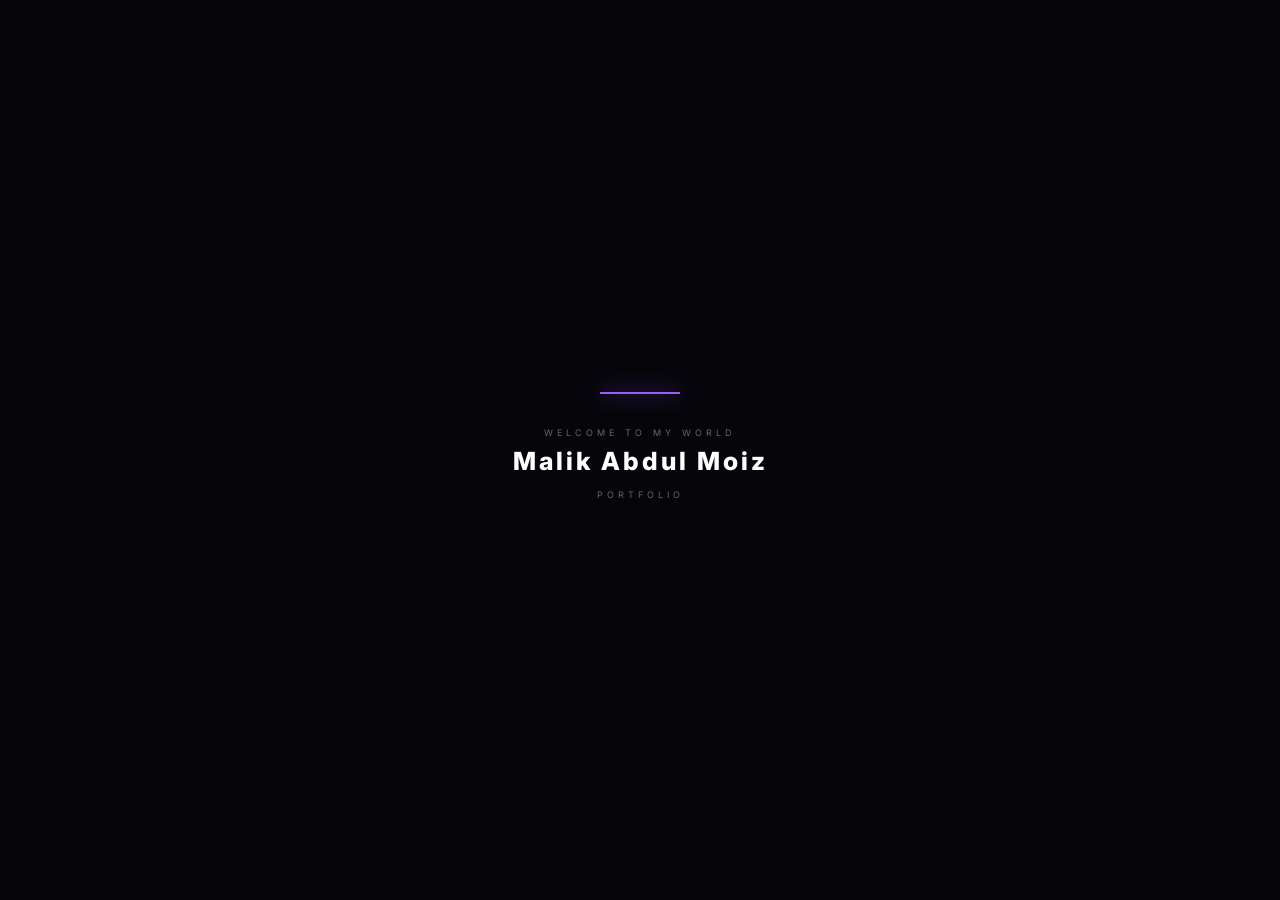
==== index.html @ 5faee23d "Add files via upload" ====
<!DOCTYPE html>
<html lang="en">
<head>
  <meta charset="UTF-8">
  <meta name="viewport" content="width=device-width, initial-scale=1.0">
  <meta name="theme-color" content="#080611">
  <title>Malik Abdul Moiz | Portfolio</title>
  <link rel="preconnect" href="https://fonts.googleapis.com">
  <link rel="preconnect" href="https://fonts.gstatic.com" crossorigin>
  <link href="https://fonts.googleapis.com/css2?family=Inter:wght@400;500;600;700;800;900&display=swap" rel="stylesheet">
  <link rel="stylesheet" href="style.css">
</head>

<body>

<!-- LOADER -->
<div id="loader">
  <div class="loader-line"></div>
  <div class="loader-small">WELCOME TO MY WORLD</div>
  <div id="loaderName"></div>
  <div class="loader-small">PORTFOLIO</div>
</div>

<!-- TOP BAR -->
<header class="topbar">
  <div class="brand">
    <span class="brand-dot"></span>
    MALIK ABDUL MOIZ
  </div>

  <div class="page-counter">
    <span id="currentPage">01</span>
    <span class="counter-line"></span>
    <span id="totalPages">15</span>
  </div>

  <button class="menu-btn" id="menuBtn" aria-label="Open menu">
    <span></span><span></span><span></span>
  </button>
</header>

<!-- MENU -->
<nav class="menu" id="menu">
  <div class="menu-head">
    <span>NAVIGATION</span>
    <button id="closeMenu">×</button>
  </div>

  <div class="menu-links">
    <button data-go="0">01 — Home</button>
    <button data-go="1">02 — Who I Am</button>
    <button data-go="2">03 — My Qualities</button>
    <button data-go="3">04 — My Journey</button>
    <button data-go="4">05 — Leader in Me</button>
    <button data-go="5">06 — Interests</button>
    <button data-go="6">07 — My Photos</button>
    <button data-go="7">08 — Favourite Hero</button>
    <button data-go="8">09 — My Setup</button>
    <button data-go="9">10 — My Projects</button>
    <button data-go="10">11 — My Goals</button>
    <button data-go="11">12 — Friend View</button>
    <button data-go="12">13 — More About Me</button>
    <button data-go="13">14 — Driving Collection</button>
    <button data-go="14">15 — Future</button>
  </div>
</nav>

<div class="progress">
  <div id="progressBar"></div>
</div>

<main id="portfolio">

<!-- 01 HOME -->
<section class="page active">
  <div class="page-inner home-page">
    <div class="hero-glow"></div>

    <div class="eyebrow">PERSONAL PORTFOLIO / 2026</div>

    <h1>
      MALIK<br>
      <span>ABDUL MOIZ</span>
    </h1>

    <p class="hero-description">
      A personal space built around who I am, what I enjoy,
      what I have learned, and where I want to go next.
    </p>

    <div class="hero-tags">
      <span>CURIOUS</span>
      <span>CREATIVE</span>
      <span>DETERMINED</span>
    </div>

    <button class="next-btn" data-next>
      NEXT <span>→</span>
    </button>
  </div>
</section>


<!-- 02 WHO I AM -->
<section class="page">
  <div class="page-inner">
    <div class="section-number">02</div>

    <div class="eyebrow">IDENTITY</div>
    <h2>Who I <span>Am</span></h2>

    <div class="about-layout">
      <div class="about-main">
        <p class="big-text">
          I am someone who likes to understand things rather than simply
          accept them. I enjoy learning, experimenting and turning ideas
          into something real.
        </p>

        <p>
          I am naturally curious and I like discovering how technology,
          games, websites and different systems work. When something
          interests me, I can spend a lot of time trying to understand
          every part of it.
        </p>

        <p>
          I also believe that improvement comes from experience. Mistakes
          are not the end of something — they are information that can
          help me make the next attempt better.
        </p>
      </div>

      <div class="identity-card">
        <div class="identity-symbol">M</div>
        <h3>MY MINDSET</h3>
        <p>
          Learn it.<br>
          Understand it.<br>
          Improve it.<br>
          Build it.
        </p>
      </div>
    </div>

    <button class="next-btn" data-next>NEXT <span>→</span></button>
  </div>
</section>


<!-- 03 QUALITIES -->
<section class="page">
  <div class="page-inner">
    <div class="section-number">03</div>
    <div class="eyebrow">CHARACTER</div>
    <h2>My <span>Qualities</span></h2>

    <div class="quality-grid">
      <article class="quality-card">
        <b>01</b>
        <h3>Curiosity</h3>
        <p>I like discovering how things work and asking questions.</p>
      </article>

      <article class="quality-card">
        <b>02</b>
        <h3>Determination</h3>
        <p>When something matters to me, I keep working until I improve.</p>
      </article>

      <article class="quality-card">
        <b>03</b>
        <h3>Creativity</h3>
        <p>I enjoy creating ideas, designs and projects of my own.</p>
      </article>

      <article class="quality-card">
        <b>04</b>
        <h3>Responsibility</h3>
        <p>I understand that good results require effort and consistency.</p>
      </article>

      <article class="quality-card">
        <b>05</b>
        <h3>Adaptability</h3>
        <p>I can change my approach when something is not working.</p>
      </article>

      <article class="quality-card">
        <b>06</b>
        <h3>Leadership</h3>
        <p>I like taking initiative and helping turn ideas into action.</p>
      </article>
    </div>

    <button class="next-btn" data-next>NEXT <span>→</span></button>
  </div>
</section>


<!-- 04 JOURNEY -->
<section class="page">
  <div class="page-inner">
    <div class="section-number">04</div>
    <div class="eyebrow">GROWTH</div>
    <h2>My <span>Journey</span></h2>

    <div class="timeline">

      <div class="timeline-item">
        <div class="timeline-dot"></div>
        <div>
          <small>01 / EXPLORING</small>
          <h3>Curiosity came first</h3>
          <p>
            Games and technology made me interested in computers and
            everything happening behind the screen.
          </p>
        </div>
      </div>

      <div class="timeline-item">
        <div class="timeline-dot"></div>
        <div>
          <small>02 / LEARNING</small>
          <h3>I started building</h3>
          <p>
            Instead of only using technology, I became interested in
            creating websites, projects and experiments myself.
          </p>
        </div>
      </div>

      <div class="timeline-item">
        <div class="timeline-dot"></div>
        <div>
          <small>03 / LEADERSHIP</small>
          <h3>Learning to take initiative</h3>
          <p>
            Leader in Me helped me think more about responsibility,
            teamwork, priorities and taking ownership.
          </p>
        </div>
      </div>

      <div class="timeline-item">
        <div class="timeline-dot"></div>
        <div>
          <small>04 / NEXT</small>
          <h3>The journey continues</h3>
          <p>
            There is still a lot to learn. My goal is to keep improving
            instead of staying comfortable with what I already know.
          </p>
        </div>
      </div>

    </div>

    <button class="next-btn" data-next>NEXT <span>→</span></button>
  </div>
</section>


<!-- 05 LEADER IN ME -->
<section class="page">
  <div class="page-inner">
    <div class="section-number">05</div>
    <div class="eyebrow">LEADERSHIP</div>
    <h2>Leader <span>in Me</span></h2>

    <p class="intro">
      The 8 Habits give me a framework for becoming more responsible,
      purposeful and effective.
    </p>

    <div class="habit-grid">

      <div class="habit">
        <strong>01</strong>
        <h3>Be Proactive</h3>
        <p>Take responsibility for my choices and actions.</p>
      </div>

      <div class="habit">
        <strong>02</strong>
        <h3>Begin With the End in Mind</h3>
        <p>Know what I want to achieve before I start.</p>
      </div>

      <div class="habit">
        <strong>03</strong>
        <h3>Put First Things First</h3>
        <p>Prioritize what is important instead of wasting time.</p>
      </div>

      <div class="habit">
        <strong>04</strong>
        <h3>Think Win-Win</h3>
        <p>Look for solutions where everyone can benefit.</p>
      </div>

      <div class="habit">
        <strong>05</strong>
        <h3>Seek First to Understand</h3>
        <p>Listen and understand before expecting to be understood.</p>
      </div>

      <div class="habit">
        <strong>06</strong>
        <h3>Synergize</h3>
        <p>Use teamwork and different strengths to achieve better results.</p>
      </div>

      <div class="habit">
        <strong>07</strong>
        <h3>Sharpen the Saw</h3>
        <p>Keep improving myself and maintaining balance.</p>
      </div>

      <div class="habit">
        <strong>08</strong>
        <h3>Find Your Voice & Inspire Others</h3>
        <p>Develop my strengths and use them to positively influence others.</p>
      </div>

    </div>

    <button class="next-btn" data-next>NEXT <span>→</span></button>
  </div>
</section>


<!-- 06 INTERESTS -->
<section class="page">
  <div class="page-inner">
    <div class="section-number">06</div>
    <div class="eyebrow">WHAT I ENJOY</div>
    <h2>My <span>Interests</span></h2>

    <div class="interest-grid">

      <article class="interest-card">
        <div class="interest-icon">⌁</div>
        <h3>Technology</h3>
        <p>
          Computers, software, websites and discovering what technology
          can actually do.
        </p>
      </article>

      <article class="interest-card">
        <div class="interest-icon">◈</div>
        <h3>Gaming</h3>
        <p>
          Minecraft and other games are not only entertainment for me;
          they also inspire creativity and experimentation.
        </p>
      </article>

      <article class="interest-card">
        <div class="interest-icon">✦</div>
        <h3>Cars</h3>
        <p>
          Performance, design and the feeling of being behind the wheel
          are things I genuinely enjoy.
        </p>
      </article>

      <article class="interest-card">
        <div class="interest-icon">S</div>
        <h3>Spider-Man</h3>
        <p>
          Among all characters, Spider-Man is my favourite. The character's
          personality, responsibility and determination stand out to me.
        </p>
      </article>

    </div>

    <button class="next-btn" data-next>NEXT <span>→</span></button>
  </div>
</section>


<!-- 07 MY PHOTOS -->
<section class="page">
  <div class="page-inner">
    <div class="section-number">07</div>
    <div class="eyebrow">PERSONAL</div>
    <h2>My <span>Photos</span></h2>

    <p class="intro">
      A few moments that are part of my story.
      Click any photo to view it larger.
    </p>

    <div class="photo-grid personal-photos">

      <button class="photo-card">
        <img src="myphotos1.jpg" alt="My photo 1">
        <span>01</span>
      </button>

      <button class="photo-card">
        <img src="myphotos2.jpg" alt="My photo 2">
        <span>02</span>
      </button>

      <button class="photo-card">
        <img src="myphotos3.jpg" alt="My photo 3">
        <span>03</span>
      </button>

      <button class="photo-card">
        <img src="myphotos4.jpg" alt="My photo 4">
        <span>04</span>
      </button>

      <button class="photo-card">
        <img src="myphotos5.jpeg" alt="My photo 5">
        <span>05</span>
      </button>

      <button class="photo-card">
        <img src="myphotos6.jpg" alt="My photo 6">
        <span>06</span>
      </button>

    </div>

    <button class="next-btn" data-next>NEXT <span>→</span></button>
  </div>
</section>


<!-- 08 FAVOURITE HERO -->
<section class="page spider-page">
  <div class="page-inner">
    <div class="section-number">08</div>
    <div class="eyebrow spider-eyebrow">MY FAVOURITE HERO</div>

    <div class="spider-layout">

      <div class="spider-copy">
        <div class="spider-label">MARVEL / HERO</div>

        <h2>
          Spider-<span>Man</span>
        </h2>

        <p class="big-text">
          My favourite character among all characters.
        </p>

        <p>
          What makes Spider-Man special to me is that behind the powers
          there is still a person who has responsibilities, problems,
          mistakes and choices to make.
        </p>

        <p>
          I like the combination of courage, intelligence, humour and
          responsibility. Spider-Man keeps moving forward even when
          things become difficult.
        </p>

        <div class="spider-quote">
          <span>01</span>
          <p>Power means more when it comes with responsibility.</p>
        </div>
      </div>

      <div class="spider-photo">
        <div class="spider-frame">
<img src="spiderman.jpg" alt="Spider-Man">
        </div>
        <div class="spider-caption">MY FAVOURITE HERO</div>
      </div>

    </div>

    <button class="next-btn" data-next>NEXT <span>→</span></button>
  </div>
</section>


<!-- 09 SETUP -->
<section class="page">
  <div class="page-inner">
    <div class="section-number">09</div>
    <div class="eyebrow">MY SPACE</div>
    <h2>My <span>Setup</span></h2>

    <div class="setup-layout">

      <div class="setup-text">
        <p class="big-text">
          The setup where I spend time gaming, learning,
          experimenting and building things.
        </p>

        <div class="spec-list">
          <div><span>CPU</span><b>Intel Core i7</b></div>
          <div><span>MEMORY</span><b>16 GB RAM</b></div>
          <div><span>DISPLAY</span><b>1360 × 768</b></div>
          <div><span>OS</span><b>Windows 10</b></div>
        </div>
      </div>

      <div class="video-box">
        <video controls preload="metadata">
          <source src="setup.mp4" type="video/mp4">
          Your browser does not support video.
        </video>

        <div class="video-label">SETUP VIDEO</div>
      </div>

    </div>

    <button class="next-btn" data-next>NEXT <span>→</span></button>
  </div>
</section>


<!-- 10 PROJECTS -->
<section class="page">
  <div class="page-inner">
    <div class="section-number">10</div>
    <div class="eyebrow">CREATION</div>
    <h2>My <span>Projects</span></h2>

    <div class="project-list">

      <article class="project">
        <div class="project-number">01</div>
        <div>
          <h3>Personal Portfolio</h3>
          <p>
            A website designed to represent my identity, interests,
            achievements, projects and future direction.
          </p>
        </div>
        <span class="project-arrow">↗</span>
      </article>

      <article class="project">
        <div class="project-number">02</div>
        <div>
          <h3>Leader in Me Portfolio</h3>
          <p>
            A digital project focused on leadership, habits,
            personal growth and reflection.
          </p>
        </div>
        <span class="project-arrow">↗</span>
      </article>

      <article class="project">
        <div class="project-number">03</div>
        <div>
          <h3>Web Experiments</h3>
          <p>
            Different HTML, CSS and JavaScript experiments that help
            me understand how websites are designed and developed.
          </p>
        </div>
        <span class="project-arrow">↗</span>
      </article>

    </div>

    <button class="next-btn" data-next>NEXT <span>→</span></button>
  </div>
</section>


<!-- 11 GOALS -->
<section class="page">
  <div class="page-inner">
    <div class="section-number">11</div>
    <div class="eyebrow">THE FUTURE</div>
    <h2>My <span>Goals</span></h2>

    <div class="goal-layout">

      <div class="goal-big">
        <span>01</span>
        <h3>Keep Learning</h3>
        <p>
          Continue developing my knowledge instead of stopping
          when something becomes difficult.
        </p>
      </div>

      <div class="goal-big">
        <span>02</span>
        <h3>Build Better</h3>
        <p>
          Create projects that are more useful, creative and
          professional every time.
        </p>
      </div>

      <div class="goal-big">
        <span>03</span>
        <h3>Lead Better</h3>
        <p>
          Become someone who can take responsibility and
          positively influence a team.
        </p>
      </div>

      <div class="goal-big">
        <span>04</span>
        <h3>Think Bigger</h3>
        <p>
          Keep exploring technology and opportunities that can
          turn ideas into something meaningful.
        </p>
      </div>

    </div>

    <button class="next-btn" data-next>NEXT <span>→</span></button>
  </div>
</section>


<!-- 12 FRIEND VIEW -->
<section class="page">
  <div class="page-inner">
    <div class="section-number">12</div>
    <div class="eyebrow">FRIEND VIEW</div>
    <h2>Good Points <span>About Me</span></h2>

    <p class="intro">
      If I were introducing myself to a new friend, these are some
      of the qualities I would want them to notice.
    </p>

    <div class="friend-card">

      <div class="friend-line">
        <span>01</span>
        <div>
          <h3>I'm Curious</h3>
          <p>I genuinely like learning how things work.</p>
        </div>
      </div>

      <div class="friend-line">
        <span>02</span>
        <div>
          <h3>I Like Improving</h3>
          <p>I don't want to stay at the same level when I know I can get better.</p>
        </div>
      </div>

      <div class="friend-line">
        <span>03</span>
        <div>
          <h3>I Take Ideas Seriously</h3>
          <p>If I get an idea that interests me, I like turning it into something real.</p>
        </div>
      </div>

      <div class="friend-line">
        <span>04</span>
        <div>
          <h3>I Keep My Own Identity</h3>
          <p>I like having my own interests, opinions and direction.</p>
        </div>
      </div>

    </div>

    <button class="next-btn" data-next>NEXT <span>→</span></button>
  </div>
</section>


<!-- 13 MORE ABOUT ME -->
<section class="page">
  <div class="page-inner">
    <div class="section-number">13</div>
    <div class="eyebrow">BEYOND THE BASICS</div>
    <h2>More About <span>Me</span></h2>

    <div class="more-grid">

      <div class="more-card">
        <span>01</span>
        <h3>Independent Thinking</h3>
        <p>
          I like forming my own understanding instead of blindly
          following what everyone else says.
        </p>
      </div>

      <div class="more-card">
        <span>02</span>
        <h3>Attention to Detail</h3>
        <p>
          Small things matter to me, especially when I'm building
          or designing something.
        </p>
      </div>

      <div class="more-card">
        <span>03</span>
        <h3>Experimenting</h3>
        <p>
          Trying different approaches helps me discover what actually
          works for me.
        </p>
      </div>

      <div class="more-card">
        <span>04</span>
        <h3>Always Moving</h3>
        <p>
          I would rather keep learning and improving than remain
          completely comfortable.
        </p>
      </div>

    </div>

    <button class="next-btn" data-next>NEXT <span>→</span></button>
  </div>
</section>


<!-- 14 DRIVING -->
<section class="page driving-page">
  <div class="page-inner">

    <div class="section-number">14</div>
    <div class="eyebrow">AUTOMOTIVE</div>
    <h2>Driving <span>Collection</span></h2>

    <p class="intro">
      Cars are another part of what I enjoy — especially performance,
      design and the experience around them.
    </p>

    <div class="driving-grid">

    <video controls playsinline>
        <source src="driving.mp4" type="video/mp4">
    </video>
</div>

<div class="video-box">
    <video controls playsinline>
        <source src="driving2.mp4" type="video/mp4">
    </video>
</div>

    <button class="next-btn" data-next>NEXT <span>→</span></button>
  </div>
</section>


<!-- 15 FUTURE -->
<section class="page final-page">
  <div class="page-inner">

    <div class="final-glow"></div>

    <div class="eyebrow">THE NEXT CHAPTER</div>

    <h2>
      THIS ISN'T<br>
      THE <span>FINISH.</span>
    </h2>

    <p class="final-text">
      This portfolio shows where I am right now.
      The more important part is where I decide to go next.
    </p>

    <div class="final-statement">
      <span>LEARN.</span>
      <span>CREATE.</span>
      <span>LEAD.</span>
      <span>GROW.</span>
    </div>

    <div class="end-mark">
      <div class="end-m">M</div>
      <p>MALIK ABDUL MOIZ</p>
      <small>PORTFOLIO / 2026</small>
    </div>

    <button class="back-btn final-back" data-prev>
      ← BACK
    </button>

  </div>
</section>

</main>


<!-- LIGHTBOX -->
<div class="lightbox" id="lightbox">
  <button id="closeLightbox">×</button>
  <img id="lightboxImg" src="" alt="Expanded photo">
</div>

<script src="script.js"></script>
</body>
</html>
---- style.css ----
:root {
  --bg: #07060c;
  --bg2: #0d0a16;
  --card: rgba(255,255,255,.045);
  --border: rgba(255,255,255,.1);
  --text: #f7f5ff;
  --muted: #aaa5b8;
  --purple: #9b5cff;
  --purple2: #6e36ff;
  --red: #e5253f;
  --white: #fff;
}

* {
  box-sizing: border-box;
  margin: 0;
  padding: 0;
}

html,
body {
  width: 100%;
  height: 100%;
  overflow: hidden;
}

body {
  background:
    radial-gradient(circle at 70% 20%, rgba(120,55,255,.11), transparent 30%),
    radial-gradient(circle at 20% 80%, rgba(80,30,160,.08), transparent 30%),
    var(--bg);
  color: var(--text);
  font-family: "Inter", Arial, sans-serif;
}

button {
  font-family: inherit;
}

.topbar {
  position: fixed;
  z-index: 100;
  top: 0;
  left: 0;
  width: 100%;
  height: 78px;
  padding: 0 5vw;
  display: flex;
  align-items: center;
  justify-content: space-between;
  pointer-events: none;
}

.brand,
.page-counter,
.menu-btn {
  pointer-events: auto;
}

.brand {
  display: flex;
  align-items: center;
  gap: 10px;
  font-size: 12px;
  font-weight: 800;
  letter-spacing: 2px;
}

.brand-dot {
  width: 8px;
  height: 8px;
  background: var(--purple);
  border-radius: 50%;
  box-shadow: 0 0 18px var(--purple);
}

.page-counter {
  position: absolute;
  left: 50%;
  transform: translateX(-50%);
  display: flex;
  gap: 11px;
  align-items: center;
  font-size: 11px;
  color: #bbb6c7;
  letter-spacing: 2px;
}

.page-counter span:first-child {
  color: white;
  font-weight: 800;
}

.counter-line {
  width: 34px;
  height: 1px;
  background: #55505f;
}

.menu-btn {
  width: 45px;
  height: 45px;
  border: 1px solid var(--border);
  border-radius: 50%;
  background: rgba(10,8,16,.7);
  display: flex;
  flex-direction: column;
  justify-content: center;
  align-items: center;
  gap: 5px;
  cursor: pointer;
  backdrop-filter: blur(12px);
}

.menu-btn span {
  width: 16px;
  height: 1px;
  background: white;
  transition: .3s;
}

.menu-btn:hover {
  border-color: var(--purple);
  box-shadow: 0 0 25px rgba(155,92,255,.2);
}

.progress {
  position: fixed;
  z-index: 101;
  top: 77px;
  left: 5vw;
  width: 90vw;
  height: 1px;
  background: rgba(255,255,255,.08);
}

.progress div {
  height: 100%;
  width: 6.66%;
  background: var(--purple);
  box-shadow: 0 0 12px var(--purple);
  transition: width .5s ease;
}

.menu {
  position: fixed;
  z-index: 200;
  top: 0;
  right: 0;
  width: min(420px, 92vw);
  height: 100vh;
  padding: 28px;
  background: rgba(11,8,18,.97);
  border-left: 1px solid var(--border);
  transform: translateX(105%);
  transition: transform .45s cubic-bezier(.77,0,.18,1);
  overflow-y: auto;
}

.menu.open {
  transform: translateX(0);
}

.menu-head {
  display: flex;
  justify-content: space-between;
  align-items: center;
  margin-bottom: 35px;
  color: #85808e;
  font-size: 10px;
  letter-spacing: 2px;
}

.menu-head button {
  color: white;
  background: none;
  border: 0;
  font-size: 30px;
  cursor: pointer;
}

.menu-links {
  display: flex;
  flex-direction: column;
}

.menu-links button {
  padding: 16px 0;
  text-align: left;
  color: #aaa5b6;
  border: 0;
  border-bottom: 1px solid rgba(255,255,255,.06);
  background: none;
  font-size: 13px;
  cursor: pointer;
  transition: .25s;
}

.menu-links button:hover {
  color: white;
  padding-left: 10px;
}

#portfolio {
  position: relative;
  width: 100%;
  height: 100vh;
  overflow: hidden;
}

.page {
  position: absolute;
  inset: 0;
  width: 100%;
  height: 100%;
  opacity: 0;
  visibility: hidden;
  transform: translateX(100%);
  transition:
    transform .65s cubic-bezier(.77,0,.18,1),
    opacity .4s ease,
    visibility .65s;
}

.page.active {
  opacity: 1;
  visibility: visible;
  transform: translateX(0);
  z-index: 5;
}

.page.previous {
  opacity: 0;
  visibility: visible;
  transform: translateX(-100%);
  z-index: 4;
}

.page-inner {
  width: min(1200px, 90vw);
  height: 100%;
  margin: auto;
  padding: 125px 0 100px;
  overflow-y: auto;
  overflow-x: hidden;
  scrollbar-width: thin;
  scrollbar-color: #3b304d transparent;
  touch-action: pan-y;
}

.page-inner::-webkit-scrollbar {
  width: 5px;
}

.page-inner::-webkit-scrollbar-track {
  background: transparent;
}

.page-inner::-webkit-scrollbar-thumb {
  background: #3b304d;
  border-radius: 10px;
}

.eyebrow {
  color: var(--purple);
  font-size: 10px;
  font-weight: 800;
  letter-spacing: 4px;
  margin-bottom: 20px;
}

.section-number {
  position: absolute;
  top: 110px;
  right: 5vw;
  color: rgba(255,255,255,.06);
  font-size: 90px;
  font-weight: 900;
  line-height: 1;
}

h1,
h2 {
  font-weight: 900;
  letter-spacing: -4px;
  line-height: .92;
}

h1 {
  font-size: clamp(55px, 9vw, 125px);
  max-width: 1000px;
}

h1 span,
h2 span {
  color: var(--purple);
}

h2 {
  font-size: clamp(50px, 7vw, 90px);
  margin-bottom: 45px;
}

p {
  color: var(--muted);
  line-height: 1.8;
  font-size: 15px;
}

.intro {
  max-width: 680px;
  margin-top: -25px;
  margin-bottom: 40px;
}

.big-text {
  color: #eeeaf6;
  font-size: clamp(20px, 2vw, 27px);
  line-height: 1.55;
}

.hero-page {}

.hero-glow {
  position: absolute;
  width: 500px;
  height: 500px;
  right: -100px;
  top: 50%;
  transform: translateY(-50%);
  background: radial-gradient(circle, rgba(143,72,255,.2), transparent 65%);
  filter: blur(20px);
  pointer-events: none;
}

.home-page {
  display: flex;
  flex-direction: column;
  justify-content: center;
}

.hero-description {
  width: min(550px, 90%);
  margin-top: 35px;
}

.hero-tags {
  display: flex;
  gap: 10px;
  flex-wrap: wrap;
  margin-top: 30px;
}

.hero-tags span {
  border: 1px solid rgba(155,92,255,.35);
  color: #d5c7ff;
  padding: 9px 14px;
  border-radius: 30px;
  font-size: 9px;
  font-weight: 700;
  letter-spacing: 2px;
}

.next-btn,
.back-btn {
  margin-top: 45px;
  border: 1px solid rgba(155,92,255,.5);
  background: rgba(155,92,255,.08);
  color: white;
  padding: 14px 20px;
  border-radius: 30px;
  font-size: 10px;
  font-weight: 800;
  letter-spacing: 2px;
  cursor: pointer;
  transition: .3s;
  width: fit-content;
}

.next-btn span {
  color: var(--purple);
  margin-left: 14px;
  font-size: 16px;
}

.next-btn:hover,
.back-btn:hover {
  background: rgba(155,92,255,.18);
  border-color: var(--purple);
  box-shadow: 0 0 25px rgba(155,92,255,.15);
  transform: translateX(5px);
}

.about-layout {
  display: grid;
  grid-template-columns: 1.5fr .8fr;
  gap: 80px;
  align-items: center;
}

.about-main {
  max-width: 760px;
}

.about-main p {
  margin-bottom: 25px;
}

.identity-card {
  min-height: 330px;
  padding: 35px;
  border: 1px solid var(--border);
  background: linear-gradient(145deg, rgba(155,92,255,.1), rgba(255,255,255,.02));
  display: flex;
  flex-direction: column;
  justify-content: space-between;
}

.identity-symbol {
  width: 60px;
  height: 60px;
  border-radius: 50%;
  display: grid;
  place-items: center;
  background: var(--purple);
  color: white;
  font-size: 25px;
  font-weight: 900;
  box-shadow: 0 0 35px rgba(155,92,255,.35);
}

.identity-card h3 {
  letter-spacing: 3px;
  font-size: 11px;
  color: #aaa4b5;
}

.identity-card p {
  font-size: 22px;
  color: white;
  line-height: 1.6;
}

.quality-grid,
.habit-grid,
.interest-grid,
.more-grid {
  display: grid;
  grid-template-columns: repeat(3, 1fr);
  gap: 14px;
}

.quality-card,
.habit,
.interest-card,
.more-card {
  padding: 30px;
  border: 1px solid var(--border);
  background: var(--card);
  min-height: 190px;
  transition: .3s;
}

.quality-card:hover,
.habit:hover,
.interest-card:hover,
.more-card:hover {
  transform: translateY(-5px);
  border-color: rgba(155,92,255,.5);
  background: rgba(155,92,255,.06);
}

.quality-card b,
.habit strong {
  color: var(--purple);
  font-size: 10px;
  letter-spacing: 2px;
}

.quality-card h3,
.habit h3,
.interest-card h3,
.more-card h3 {
  margin: 20px 0 12px;
  font-size: 18px;
}

.quality-card p,
.habit p,
.interest-card p,
.more-card p {
  font-size: 13px;
}

.habit-grid {
  grid-template-columns: repeat(4, 1fr);
}

.habit {
  min-height: 220px;
}

.habit h3 {
  font-size: 15px;
}

.interest-grid {
  grid-template-columns: repeat(2, 1fr);
}

.interest-card {
  min-height: 250px;
}

.interest-icon {
  font-size: 28px;
  color: var(--purple);
  font-weight: 900;
}

.interest-card h3 {
  font-size: 23px;
}

.timeline {
  position: relative;
  max-width: 850px;
  padding-left: 35px;
}

.timeline::before {
  content: "";
  position: absolute;
  left: 7px;
  top: 5px;
  bottom: 5px;
  width: 1px;
  background: linear-gradient(var(--purple), transparent);
}

.timeline-item {
  position: relative;
  display: grid;
  grid-template-columns: 1fr;
  margin-bottom: 45px;
}

.timeline-dot {
  position: absolute;
  left: -34px;
  top: 5px;
  width: 15px;
  height: 15px;
  border-radius: 50%;
  background: var(--purple);
  box-shadow: 0 0 20px rgba(155,92,255,.5);
}

.timeline-item small {
  color: var(--purple);
  font-size: 9px;
  letter-spacing: 3px;
}

.timeline-item h3 {
  font-size: 24px;
  margin: 10px 0;
}

.timeline-item p {
  max-width: 700px;
}

.photo-grid,
.driving-grid {
  display: grid;
  grid-template-columns: repeat(3, 1fr);
  gap: 15px;
}

.photo-card {
  position: relative;
  height: 270px;
  overflow: hidden;
  border: 1px solid var(--border);
  background: #0e0b15;
  padding: 0;
  cursor: pointer;
}

.photo-card::after {
  content: "";
  position: absolute;
  inset: 0;
  background: linear-gradient(transparent 55%, rgba(0,0,0,.7));
  pointer-events: none;
}

.photo-card img {
  width: 100%;
  height: 100%;
  object-fit: cover;
  transition: transform .5s ease, filter .5s ease;
}

.photo-card:hover img {
  transform: scale(1.06);
  filter: brightness(1.08);
}

.photo-card:hover {
  border-color: var(--purple);
  box-shadow: 0 0 30px rgba(155,92,255,.15);
}

.photo-card span {
  position: absolute;
  z-index: 2;
  left: 15px;
  bottom: 14px;
  color: white;
  font-size: 10px;
  letter-spacing: 2px;
}

/* =========================
   SPIDER-MAN PAGE
========================= */

.spider-page {
  background:
    radial-gradient(circle at 78% 45%, rgba(220,20,50,.14), transparent 34%),
    radial-gradient(circle at 15% 70%, rgba(155,92,255,.07), transparent 30%);
}

.spider-eyebrow {
  color: var(--red);
}

.spider-layout {
  display: grid;
  grid-template-columns: 1.05fr .95fr;
  gap: 70px;
  align-items: center;
  min-height: 600px;
}

.spider-copy {
  position: relative;
  z-index: 2;
}

.spider-label {
  color: #aaa4b2;
  font-size: 11px;
  font-weight: 800;
  letter-spacing: 4px;
  margin-bottom: 22px;
}

.spider-copy h2 {
  font-size: clamp(65px, 8vw, 110px);
  line-height: .88;
  letter-spacing: -5px;
  margin-bottom: 30px;
}

.spider-copy h2 span {
  color: var(--red);
  text-shadow: 0 0 30px rgba(229,37,63,.25);
}

.spider-copy > p {
  max-width: 650px;
  margin-bottom: 22px;
}

.spider-copy .big-text {
  color: #ffffff;
  font-size: clamp(23px, 2.2vw, 31px);
  font-weight: 700;
  line-height: 1.35;
  margin-bottom: 28px;
}

.spider-photo {
  position: relative;
  width: 100%;
}

.spider-frame {
  position: relative;
  width: 100%;
  height: min(620px, 65vh);
  overflow: hidden;
  border: 1px solid rgba(229,37,63,.5);
  background: #08070b;
  box-shadow:
    0 0 50px rgba(229,37,63,.10),
    0 25px 80px rgba(0,0,0,.45);
}

.spider-frame::after {
  content: "";
  position: absolute;
  inset: 0;
  background:
    linear-gradient(
      135deg,
      rgba(229,37,63,.08),
      transparent 40%,
      rgba(0,0,0,.15)
    );
  pointer-events: none;
}

.spider-frame img {
  width: 100%;
  height: 100%;
  display: block;
  object-fit: cover;
  object-position: center;
}

.spider-caption {
  margin-top: 14px;
  color: var(--red);
  font-size: 10px;
  font-weight: 900;
  letter-spacing: 4px;
}

.spider-quote {
  display: flex;
  gap: 20px;
  margin-top: 32px;
  padding: 20px 22px;
  border-left: 3px solid var(--red);
  background: rgba(229,37,63,.055);
  max-width: 620px;
}

.spider-quote span {
  color: var(--red);
  font-size: 11px;
  font-weight: 900;
  letter-spacing: 2px;
}

.spider-quote p {
  color: #eeeaf2;
  font-size: 14px;
  line-height: 1.6;
}

.setup-layout {
  display: grid;
  grid-template-columns: .85fr 1.3fr;
  gap: 60px;
  align-items: center;
}

.setup-text .big-text {
  margin-bottom: 35px;
}

.spec-list {
  border-top: 1px solid var(--border);
}

.spec-list div {
  display: flex;
  justify-content: space-between;
  gap: 20px;
  padding: 14px 0;
  border-bottom: 1px solid var(--border);
  font-size: 11px;
}

.spec-list span {
  color: #77717f;
  letter-spacing: 2px;
}

.spec-list b {
  color: white;
}

.video-box,
.driving-video {
  border: 1px solid var(--border);
  background: #050408;
  padding: 12px;
}

.video-box video,
.driving-video video {
  display: block;
  width: 100%;
  max-height: 550px;
}

.video-label {
  color: #77717f;
  padding: 12px 3px 0;
  font-size: 9px;
  letter-spacing: 2px;
}

.project-list {
  max-width: 950px;
}

.project {
  display: grid;
  grid-template-columns: 70px 1fr 40px;
  gap: 20px;
  align-items: center;
  padding: 28px 0;
  border-top: 1px solid var(--border);
}

.project:last-child {
  border-bottom: 1px solid var(--border);
}

.project-number {
  color: var(--purple);
  font-size: 10px;
  font-weight: 800;
  letter-spacing: 2px;
}

.project h3 {
  font-size: 22px;
  margin-bottom: 8px;
}

.project p {
  max-width: 700px;
  font-size: 13px;
}

.project-arrow {
  font-size: 20px;
  color: #77717f;
}

.goal-layout {
  display: grid;
  grid-template-columns: repeat(2, 1fr);
  gap: 15px;
}

.goal-big {
  padding: 35px;
  min-height: 250px;
  border: 1px solid var(--border);
  background: var(--card);
}

.goal-big > span {
  color: var(--purple);
  font-size: 10px;
  letter-spacing: 2px;
}

.goal-big h3 {
  margin: 35px 0 12px;
  font-size: 25px;
}

.friend-card {
  max-width: 950px;
  border-top: 1px solid var(--border);
}

.friend-line {
  display: grid;
  grid-template-columns: 70px 1fr;
  gap: 20px;
  padding: 27px 0;
  border-bottom: 1px solid var(--border);
}

.friend-line > span {
  color: var(--purple);
  font-size: 10px;
  font-weight: 800;
}

.friend-line h3 {
  margin-bottom: 8px;
  font-size: 20px;
}

.more-grid {
  grid-template-columns: repeat(2, 1fr);
}

.more-card {
  min-height: 220px;
}

.more-card > span {
  color: var(--purple);
  font-size: 10px;
  font-weight: 800;
}

.driving-grid {
  margin-bottom: 35px;
}

.driving-video {
  max-width: 850px;
  margin-top: 35px;
}

.video-heading {
  display: flex;
  justify-content: space-between;
  padding: 5px 3px 14px;
  color: #aaa4b2;
  font-size: 10px;
  letter-spacing: 2px;
}

.video-heading small {
  color: var(--purple);
}

.final-page .page-inner {
  display: flex;
  flex-direction: column;
  justify-content: center;
}

.final-glow {
  position: absolute;
  width: 600px;
  height: 600px;
  right: -180px;
  top: 10%;
  background: radial-gradient(circle, rgba(155,92,255,.16), transparent 65%);
  pointer-events: none;
}

.final-page h2 {
  font-size: clamp(55px, 9vw, 120px);
}

.final-page h2 span {
  color: var(--purple);
}

.final-text {
  max-width: 580px;
  margin-top: 20px;
  font-size: 18px;
}

.final-statement {
  display: flex;
  gap: 12px;
  flex-wrap: wrap;
  margin-top: 35px;
}

.final-statement span {
  padding: 10px 15px;
  border: 1px solid var(--border);
  font-size: 10px;
  letter-spacing: 2px;
}

.end-mark {
  margin-top: 50px;
  display: flex;
  align-items: center;
  gap: 15px;
}

.end-m {
  width: 50px;
  height: 50px;
  border-radius: 50%;
  display: grid;
  place-items: center;
  background: var(--purple);
  font-weight: 900;
  box-shadow: 0 0 30px rgba(155,92,255,.25);
}

.end-mark p {
  color: white;
  font-size: 10px;
  font-weight: 800;
  letter-spacing: 2px;
}

.end-mark small {
  color: #77717f;
  font-size: 8px;
  letter-spacing: 2px;
}

.final-back {
  position: absolute;
  right: 0;
  bottom: 20px;
}

#loader {
  position: fixed;
  inset: 0;
  z-index: 9999;
  background: #06050a;
  display: flex;
  flex-direction: column;
  justify-content: center;
  align-items: center;
  transition: opacity .7s ease, visibility .7s ease;
}

#loader.hide {
  opacity: 0;
  visibility: hidden;
  pointer-events: none;
}

.loader-line {
  width: 80px;
  height: 2px;
  background: var(--purple);
  box-shadow: 0 0 20px var(--purple);
  margin-bottom: 25px;
}

.loader-small {
  color: #696372;
  font-size: 9px;
  letter-spacing: 4px;
  margin: 8px 0;
}

#loaderName {
  min-height: 35px;
  color: white;
  font-size: 25px;
  font-weight: 800;
  letter-spacing: 3px;
}

.lightbox {
  position: fixed;
  z-index: 1000;
  inset: 0;
  background: rgba(3,2,7,.96);
  backdrop-filter: blur(15px);
  display: flex;
  justify-content: center;
  align-items: center;
  padding: 30px;
  opacity: 0;
  visibility: hidden;
  transition: .3s;
}

.lightbox.show {
  opacity: 1;
  visibility: visible;
}

.lightbox img {
  max-width: 92vw;
  max-height: 88vh;
  object-fit: contain;
  border: 1px solid rgba(155,92,255,.5);
  box-shadow: 0 0 80px rgba(155,92,255,.15);
}

#closeLightbox {
  position: absolute;
  top: 25px;
  right: 35px;
  border: 0;
  background: none;
  color: white;
  font-size: 38px;
  cursor: pointer;
}

@media (max-width: 900px) {

  .quality-grid,
  .habit-grid {
    grid-template-columns: repeat(2, 1fr);
  }

  .about-layout,
  .spider-layout,
  .setup-layout {
    grid-template-columns: 1fr;
    gap: 35px;
  }

  .spider-photo {
    order: -1;
  }

  .spider-frame,
  .spider-frame img {
    max-height: 450px;
  }

  .photo-grid,
  .driving-grid {
    grid-template-columns: repeat(2, 1fr);
  }
}

@media (max-width: 650px) {

  .topbar {
    height: 65px;
    padding: 0 6vw;
  }

  .brand {
    font-size: 9px;
    letter-spacing: 1.5px;
  }

  .page-counter {
    display: none;
  }

  .progress {
    top: 64px;
    left: 6vw;
    width: 88vw;
  }

  .page-inner {
    width: 88vw;
    padding: 100px 0 90px;
  }

  .section-number {
    top: 90px;
    right: 6vw;
    font-size: 55px;
  }

  h1 {
    font-size: clamp(48px, 15vw, 75px);
    letter-spacing: -3px;
  }

  h2 {
    font-size: clamp(45px, 14vw, 65px);
    margin-bottom: 30px;
  }

  .hero-description {
    font-size: 13px;
  }

  .quality-grid,
  .habit-grid,
  .interest-grid,
  .more-grid,
  .goal-layout {
    grid-template-columns: 1fr;
  }

  .quality-card,
  .habit,
  .interest-card,
  .more-card {
    min-height: auto;
  }

  .photo-grid,
  .driving-grid {
    grid-template-columns: 1fr;
  }

  .photo-card {
    height: 280px;
  }

  .spider-layout {
    display: flex;
    flex-direction: column;
  }

  .spider-photo {
    order: -1;
    width: 100%;
  }

  .spider-frame img {
    max-height: 480px;
  }

  .setup-layout {
    display: flex;
    flex-direction: column;
  }

  .project {
    grid-template-columns: 40px 1fr;
  }

  .project-arrow {
    display: none;
  }

  .friend-line {
    grid-template-columns: 40px 1fr;
  }

  .final-page h2 {
    font-size: clamp(50px, 15vw, 75px);
  }

  .end-mark {
    flex-wrap: wrap;
  }

  .final-back {
    right: auto;
    left: 0;
  }
}
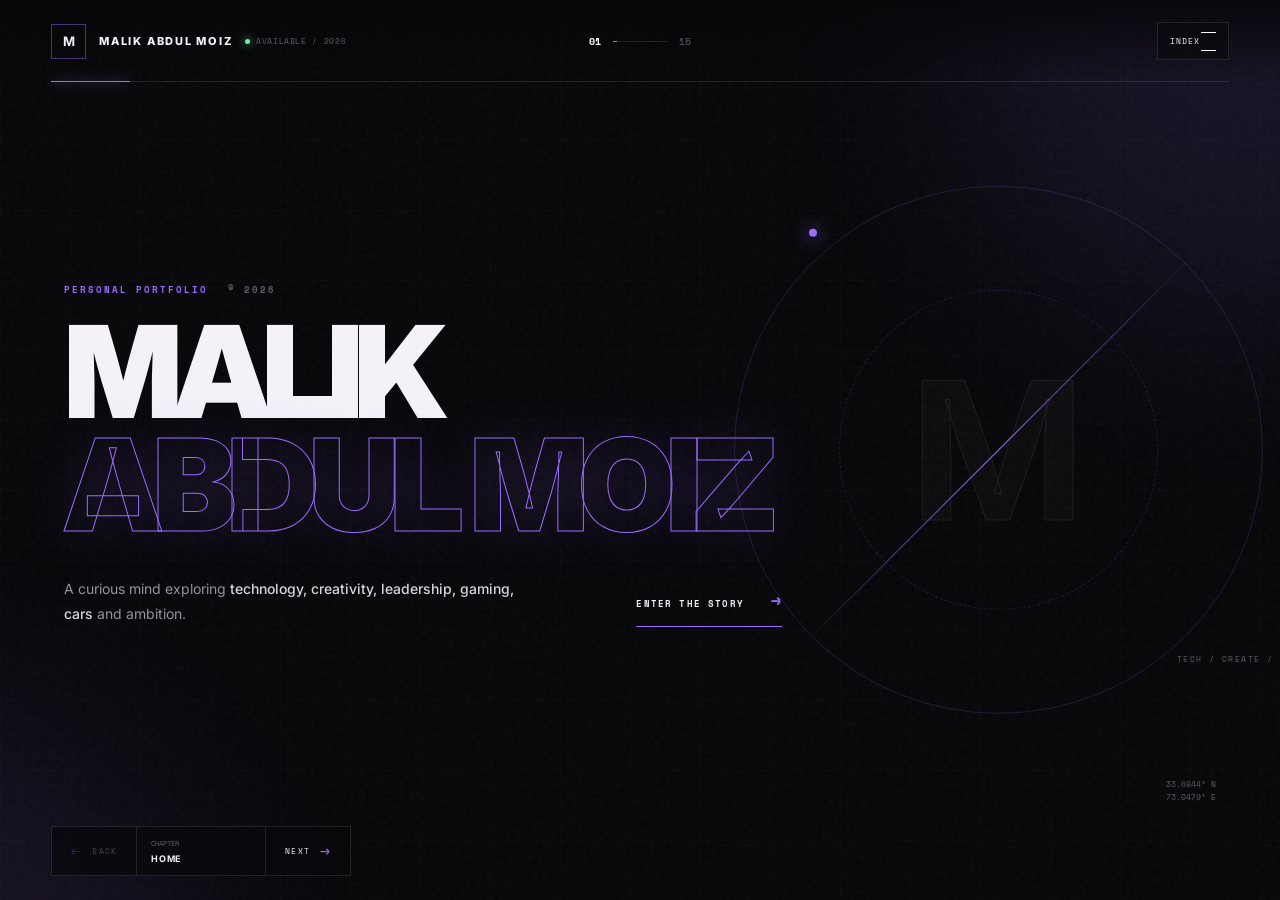
==== commit b169d7af: "Redesign portfolio experience" ====
--- a/index.html
+++ b/index.html
@@ -1,816 +1,44 @@
-<!DOCTYPE html>
-<html lang="en">
-<head>
-  <meta charset="UTF-8">
-  <meta name="viewport" content="width=device-width, initial-scale=1.0">
-  <meta name="theme-color" content="#080611">
-  <title>Malik Abdul Moiz | Portfolio</title>
-  <link rel="preconnect" href="https://fonts.googleapis.com">
-  <link rel="preconnect" href="https://fonts.gstatic.com" crossorigin>
-  <link href="https://fonts.googleapis.com/css2?family=Inter:wght@400;500;600;700;800;900&display=swap" rel="stylesheet">
-  <link rel="stylesheet" href="style.css">
-</head>
-
-<body>
-
-<!-- LOADER -->
-<div id="loader">
-  <div class="loader-line"></div>
-  <div class="loader-small">WELCOME TO MY WORLD</div>
-  <div id="loaderName"></div>
-  <div class="loader-small">PORTFOLIO</div>
-</div>
-
-<!-- TOP BAR -->
-<header class="topbar">
-  <div class="brand">
-    <span class="brand-dot"></span>
-    MALIK ABDUL MOIZ
-  </div>
-
-  <div class="page-counter">
-    <span id="currentPage">01</span>
-    <span class="counter-line"></span>
-    <span id="totalPages">15</span>
-  </div>
-
-  <button class="menu-btn" id="menuBtn" aria-label="Open menu">
-    <span></span><span></span><span></span>
-  </button>
-</header>
-
-<!-- MENU -->
-<nav class="menu" id="menu">
-  <div class="menu-head">
-    <span>NAVIGATION</span>
-    <button id="closeMenu">×</button>
-  </div>
-
-  <div class="menu-links">
-    <button data-go="0">01 — Home</button>
-    <button data-go="1">02 — Who I Am</button>
-    <button data-go="2">03 — My Qualities</button>
-    <button data-go="3">04 — My Journey</button>
-    <button data-go="4">05 — Leader in Me</button>
-    <button data-go="5">06 — Interests</button>
-    <button data-go="6">07 — My Photos</button>
-    <button data-go="7">08 — Favourite Hero</button>
-    <button data-go="8">09 — My Setup</button>
-    <button data-go="9">10 — My Projects</button>
-    <button data-go="10">11 — My Goals</button>
-    <button data-go="11">12 — Friend View</button>
-    <button data-go="12">13 — More About Me</button>
-    <button data-go="13">14 — Driving Collection</button>
-    <button data-go="14">15 — Future</button>
-  </div>
-</nav>
-
-<div class="progress">
-  <div id="progressBar"></div>
-</div>
-
-<main id="portfolio">
-
-<!-- 01 HOME -->
-<section class="page active">
-  <div class="page-inner home-page">
-    <div class="hero-glow"></div>
-
-    <div class="eyebrow">PERSONAL PORTFOLIO / 2026</div>
-
-    <h1>
-      MALIK<br>
-      <span>ABDUL MOIZ</span>
-    </h1>
-
-    <p class="hero-description">
-      A personal space built around who I am, what I enjoy,
-      what I have learned, and where I want to go next.
-    </p>
-
-    <div class="hero-tags">
-      <span>CURIOUS</span>
-      <span>CREATIVE</span>
-      <span>DETERMINED</span>
-    </div>
-
-    <button class="next-btn" data-next>
-      NEXT <span>→</span>
-    </button>
-  </div>
-</section>
-
-
-<!-- 02 WHO I AM -->
-<section class="page">
-  <div class="page-inner">
-    <div class="section-number">02</div>
-
-    <div class="eyebrow">IDENTITY</div>
-    <h2>Who I <span>Am</span></h2>
-
-    <div class="about-layout">
-      <div class="about-main">
-        <p class="big-text">
-          I am someone who likes to understand things rather than simply
-          accept them. I enjoy learning, experimenting and turning ideas
-          into something real.
-        </p>
-
-        <p>
-          I am naturally curious and I like discovering how technology,
-          games, websites and different systems work. When something
-          interests me, I can spend a lot of time trying to understand
-          every part of it.
-        </p>
-
-        <p>
-          I also believe that improvement comes from experience. Mistakes
-          are not the end of something — they are information that can
-          help me make the next attempt better.
-        </p>
-      </div>
-
-      <div class="identity-card">
-        <div class="identity-symbol">M</div>
-        <h3>MY MINDSET</h3>
-        <p>
-          Learn it.<br>
-          Understand it.<br>
-          Improve it.<br>
-          Build it.
-        </p>
-      </div>
-    </div>
-
-    <button class="next-btn" data-next>NEXT <span>→</span></button>
-  </div>
-</section>
-
-
-<!-- 03 QUALITIES -->
-<section class="page">
-  <div class="page-inner">
-    <div class="section-number">03</div>
-    <div class="eyebrow">CHARACTER</div>
-    <h2>My <span>Qualities</span></h2>
-
-    <div class="quality-grid">
-      <article class="quality-card">
-        <b>01</b>
-        <h3>Curiosity</h3>
-        <p>I like discovering how things work and asking questions.</p>
-      </article>
-
-      <article class="quality-card">
-        <b>02</b>
-        <h3>Determination</h3>
-        <p>When something matters to me, I keep working until I improve.</p>
-      </article>
-
-      <article class="quality-card">
-        <b>03</b>
-        <h3>Creativity</h3>
-        <p>I enjoy creating ideas, designs and projects of my own.</p>
-      </article>
-
-      <article class="quality-card">
-        <b>04</b>
-        <h3>Responsibility</h3>
-        <p>I understand that good results require effort and consistency.</p>
-      </article>
-
-      <article class="quality-card">
-        <b>05</b>
-        <h3>Adaptability</h3>
-        <p>I can change my approach when something is not working.</p>
-      </article>
-
-      <article class="quality-card">
-        <b>06</b>
-        <h3>Leadership</h3>
-        <p>I like taking initiative and helping turn ideas into action.</p>
-      </article>
-    </div>
-
-    <button class="next-btn" data-next>NEXT <span>→</span></button>
-  </div>
-</section>
-
-
-<!-- 04 JOURNEY -->
-<section class="page">
-  <div class="page-inner">
-    <div class="section-number">04</div>
-    <div class="eyebrow">GROWTH</div>
-    <h2>My <span>Journey</span></h2>
-
-    <div class="timeline">
-
-      <div class="timeline-item">
-        <div class="timeline-dot"></div>
-        <div>
-          <small>01 / EXPLORING</small>
-          <h3>Curiosity came first</h3>
-          <p>
-            Games and technology made me interested in computers and
-            everything happening behind the screen.
-          </p>
-        </div>
-      </div>
-
-      <div class="timeline-item">
-        <div class="timeline-dot"></div>
-        <div>
-          <small>02 / LEARNING</small>
-          <h3>I started building</h3>
-          <p>
-            Instead of only using technology, I became interested in
-            creating websites, projects and experiments myself.
-          </p>
-        </div>
-      </div>
-
-      <div class="timeline-item">
-        <div class="timeline-dot"></div>
-        <div>
-          <small>03 / LEADERSHIP</small>
-          <h3>Learning to take initiative</h3>
-          <p>
-            Leader in Me helped me think more about responsibility,
-            teamwork, priorities and taking ownership.
-          </p>
-        </div>
-      </div>
-
-      <div class="timeline-item">
-        <div class="timeline-dot"></div>
-        <div>
-          <small>04 / NEXT</small>
-          <h3>The journey continues</h3>
-          <p>
-            There is still a lot to learn. My goal is to keep improving
-            instead of staying comfortable with what I already know.
-          </p>
-        </div>
-      </div>
-
-    </div>
-
-    <button class="next-btn" data-next>NEXT <span>→</span></button>
-  </div>
-</section>
-
-
-<!-- 05 LEADER IN ME -->
-<section class="page">
-  <div class="page-inner">
-    <div class="section-number">05</div>
-    <div class="eyebrow">LEADERSHIP</div>
-    <h2>Leader <span>in Me</span></h2>
-
-    <p class="intro">
-      The 8 Habits give me a framework for becoming more responsible,
-      purposeful and effective.
-    </p>
-
-    <div class="habit-grid">
-
-      <div class="habit">
-        <strong>01</strong>
-        <h3>Be Proactive</h3>
-        <p>Take responsibility for my choices and actions.</p>
-      </div>
-
-      <div class="habit">
-        <strong>02</strong>
-        <h3>Begin With the End in Mind</h3>
-        <p>Know what I want to achieve before I start.</p>
-      </div>
-
-      <div class="habit">
-        <strong>03</strong>
-        <h3>Put First Things First</h3>
-        <p>Prioritize what is important instead of wasting time.</p>
-      </div>
-
-      <div class="habit">
-        <strong>04</strong>
-        <h3>Think Win-Win</h3>
-        <p>Look for solutions where everyone can benefit.</p>
-      </div>
-
-      <div class="habit">
-        <strong>05</strong>
-        <h3>Seek First to Understand</h3>
-        <p>Listen and understand before expecting to be understood.</p>
-      </div>
-
-      <div class="habit">
-        <strong>06</strong>
-        <h3>Synergize</h3>
-        <p>Use teamwork and different strengths to achieve better results.</p>
-      </div>
-
-      <div class="habit">
-        <strong>07</strong>
-        <h3>Sharpen the Saw</h3>
-        <p>Keep improving myself and maintaining balance.</p>
-      </div>
-
-      <div class="habit">
-        <strong>08</strong>
-        <h3>Find Your Voice & Inspire Others</h3>
-        <p>Develop my strengths and use them to positively influence others.</p>
-      </div>
-
-    </div>
-
-    <button class="next-btn" data-next>NEXT <span>→</span></button>
-  </div>
-</section>
-
-
-<!-- 06 INTERESTS -->
-<section class="page">
-  <div class="page-inner">
-    <div class="section-number">06</div>
-    <div class="eyebrow">WHAT I ENJOY</div>
-    <h2>My <span>Interests</span></h2>
-
-    <div class="interest-grid">
-
-      <article class="interest-card">
-        <div class="interest-icon">⌁</div>
-        <h3>Technology</h3>
-        <p>
-          Computers, software, websites and discovering what technology
-          can actually do.
-        </p>
-      </article>
-
-      <article class="interest-card">
-        <div class="interest-icon">◈</div>
-        <h3>Gaming</h3>
-        <p>
-          Minecraft and other games are not only entertainment for me;
-          they also inspire creativity and experimentation.
-        </p>
-      </article>
-
-      <article class="interest-card">
-        <div class="interest-icon">✦</div>
-        <h3>Cars</h3>
-        <p>
-          Performance, design and the feeling of being behind the wheel
-          are things I genuinely enjoy.
-        </p>
-      </article>
-
-      <article class="interest-card">
-        <div class="interest-icon">S</div>
-        <h3>Spider-Man</h3>
-        <p>
-          Among all characters, Spider-Man is my favourite. The character's
-          personality, responsibility and determination stand out to me.
-        </p>
-      </article>
-
-    </div>
-
-    <button class="next-btn" data-next>NEXT <span>→</span></button>
-  </div>
-</section>
-
-
-<!-- 07 MY PHOTOS -->
-<section class="page">
-  <div class="page-inner">
-    <div class="section-number">07</div>
-    <div class="eyebrow">PERSONAL</div>
-    <h2>My <span>Photos</span></h2>
-
-    <p class="intro">
-      A few moments that are part of my story.
-      Click any photo to view it larger.
-    </p>
-
-    <div class="photo-grid personal-photos">
-
-      <button class="photo-card">
-        <img src="myphotos1.jpg" alt="My photo 1">
-        <span>01</span>
-      </button>
-
-      <button class="photo-card">
-        <img src="myphotos2.jpg" alt="My photo 2">
-        <span>02</span>
-      </button>
-
-      <button class="photo-card">
-        <img src="myphotos3.jpg" alt="My photo 3">
-        <span>03</span>
-      </button>
-
-      <button class="photo-card">
-        <img src="myphotos4.jpg" alt="My photo 4">
-        <span>04</span>
-      </button>
-
-      <button class="photo-card">
-        <img src="myphotos5.jpeg" alt="My photo 5">
-        <span>05</span>
-      </button>
-
-      <button class="photo-card">
-        <img src="myphotos6.jpg" alt="My photo 6">
-        <span>06</span>
-      </button>
-
-    </div>
-
-    <button class="next-btn" data-next>NEXT <span>→</span></button>
-  </div>
-</section>
-
-
-<!-- 08 FAVOURITE HERO -->
-<section class="page spider-page">
-  <div class="page-inner">
-    <div class="section-number">08</div>
-    <div class="eyebrow spider-eyebrow">MY FAVOURITE HERO</div>
-
-    <div class="spider-layout">
-
-      <div class="spider-copy">
-        <div class="spider-label">MARVEL / HERO</div>
-
-        <h2>
-          Spider-<span>Man</span>
-        </h2>
-
-        <p class="big-text">
-          My favourite character among all characters.
-        </p>
-
-        <p>
-          What makes Spider-Man special to me is that behind the powers
-          there is still a person who has responsibilities, problems,
-          mistakes and choices to make.
-        </p>
-
-        <p>
-          I like the combination of courage, intelligence, humour and
-          responsibility. Spider-Man keeps moving forward even when
-          things become difficult.
-        </p>
-
-        <div class="spider-quote">
-          <span>01</span>
-          <p>Power means more when it comes with responsibility.</p>
-        </div>
-      </div>
-
-      <div class="spider-photo">
-        <div class="spider-frame">
-<img src="spiderman.jpg" alt="Spider-Man">
-        </div>
-        <div class="spider-caption">MY FAVOURITE HERO</div>
-      </div>
-
-    </div>
-
-    <button class="next-btn" data-next>NEXT <span>→</span></button>
-  </div>
-</section>
-
-
-<!-- 09 SETUP -->
-<section class="page">
-  <div class="page-inner">
-    <div class="section-number">09</div>
-    <div class="eyebrow">MY SPACE</div>
-    <h2>My <span>Setup</span></h2>
-
-    <div class="setup-layout">
-
-      <div class="setup-text">
-        <p class="big-text">
-          The setup where I spend time gaming, learning,
-          experimenting and building things.
-        </p>
-
-        <div class="spec-list">
-          <div><span>CPU</span><b>Intel Core i7</b></div>
-          <div><span>MEMORY</span><b>16 GB RAM</b></div>
-          <div><span>DISPLAY</span><b>1360 × 768</b></div>
-          <div><span>OS</span><b>Windows 10</b></div>
-        </div>
-      </div>
-
-      <div class="video-box">
-        <video controls preload="metadata">
-          <source src="setup.mp4" type="video/mp4">
-          Your browser does not support video.
-        </video>
-
-        <div class="video-label">SETUP VIDEO</div>
-      </div>
-
-    </div>
-
-    <button class="next-btn" data-next>NEXT <span>→</span></button>
-  </div>
-</section>
-
-
-<!-- 10 PROJECTS -->
-<section class="page">
-  <div class="page-inner">
-    <div class="section-number">10</div>
-    <div class="eyebrow">CREATION</div>
-    <h2>My <span>Projects</span></h2>
-
-    <div class="project-list">
-
-      <article class="project">
-        <div class="project-number">01</div>
-        <div>
-          <h3>Personal Portfolio</h3>
-          <p>
-            A website designed to represent my identity, interests,
-            achievements, projects and future direction.
-          </p>
-        </div>
-        <span class="project-arrow">↗</span>
-      </article>
-
-      <article class="project">
-        <div class="project-number">02</div>
-        <div>
-          <h3>Leader in Me Portfolio</h3>
-          <p>
-            A digital project focused on leadership, habits,
-            personal growth and reflection.
-          </p>
-        </div>
-        <span class="project-arrow">↗</span>
-      </article>
-
-      <article class="project">
-        <div class="project-number">03</div>
-        <div>
-          <h3>Web Experiments</h3>
-          <p>
-            Different HTML, CSS and JavaScript experiments that help
-            me understand how websites are designed and developed.
-          </p>
-        </div>
-        <span class="project-arrow">↗</span>
-      </article>
-
-    </div>
-
-    <button class="next-btn" data-next>NEXT <span>→</span></button>
-  </div>
-</section>
-
-
-<!-- 11 GOALS -->
-<section class="page">
-  <div class="page-inner">
-    <div class="section-number">11</div>
-    <div class="eyebrow">THE FUTURE</div>
-    <h2>My <span>Goals</span></h2>
-
-    <div class="goal-layout">
-
-      <div class="goal-big">
-        <span>01</span>
-        <h3>Keep Learning</h3>
-        <p>
-          Continue developing my knowledge instead of stopping
-          when something becomes difficult.
-        </p>
-      </div>
-
-      <div class="goal-big">
-        <span>02</span>
-        <h3>Build Better</h3>
-        <p>
-          Create projects that are more useful, creative and
-          professional every time.
-        </p>
-      </div>
-
-      <div class="goal-big">
-        <span>03</span>
-        <h3>Lead Better</h3>
-        <p>
-          Become someone who can take responsibility and
-          positively influence a team.
-        </p>
-      </div>
-
-      <div class="goal-big">
-        <span>04</span>
-        <h3>Think Bigger</h3>
-        <p>
-          Keep exploring technology and opportunities that can
-          turn ideas into something meaningful.
-        </p>
-      </div>
-
-    </div>
-
-    <button class="next-btn" data-next>NEXT <span>→</span></button>
-  </div>
-</section>
-
-
-<!-- 12 FRIEND VIEW -->
-<section class="page">
-  <div class="page-inner">
-    <div class="section-number">12</div>
-    <div class="eyebrow">FRIEND VIEW</div>
-    <h2>Good Points <span>About Me</span></h2>
-
-    <p class="intro">
-      If I were introducing myself to a new friend, these are some
-      of the qualities I would want them to notice.
-    </p>
-
-    <div class="friend-card">
-
-      <div class="friend-line">
-        <span>01</span>
-        <div>
-          <h3>I'm Curious</h3>
-          <p>I genuinely like learning how things work.</p>
-        </div>
-      </div>
-
-      <div class="friend-line">
-        <span>02</span>
-        <div>
-          <h3>I Like Improving</h3>
-          <p>I don't want to stay at the same level when I know I can get better.</p>
-        </div>
-      </div>
-
-      <div class="friend-line">
-        <span>03</span>
-        <div>
-          <h3>I Take Ideas Seriously</h3>
-          <p>If I get an idea that interests me, I like turning it into something real.</p>
-        </div>
-      </div>
-
-      <div class="friend-line">
-        <span>04</span>
-        <div>
-          <h3>I Keep My Own Identity</h3>
-          <p>I like having my own interests, opinions and direction.</p>
-        </div>
-      </div>
-
-    </div>
-
-    <button class="next-btn" data-next>NEXT <span>→</span></button>
-  </div>
-</section>
-
-
-<!-- 13 MORE ABOUT ME -->
-<section class="page">
-  <div class="page-inner">
-    <div class="section-number">13</div>
-    <div class="eyebrow">BEYOND THE BASICS</div>
-    <h2>More About <span>Me</span></h2>
-
-    <div class="more-grid">
-
-      <div class="more-card">
-        <span>01</span>
-        <h3>Independent Thinking</h3>
-        <p>
-          I like forming my own understanding instead of blindly
-          following what everyone else says.
-        </p>
-      </div>
-
-      <div class="more-card">
-        <span>02</span>
-        <h3>Attention to Detail</h3>
-        <p>
-          Small things matter to me, especially when I'm building
-          or designing something.
-        </p>
-      </div>
-
-      <div class="more-card">
-        <span>03</span>
-        <h3>Experimenting</h3>
-        <p>
-          Trying different approaches helps me discover what actually
-          works for me.
-        </p>
-      </div>
-
-      <div class="more-card">
-        <span>04</span>
-        <h3>Always Moving</h3>
-        <p>
-          I would rather keep learning and improving than remain
-          completely comfortable.
-        </p>
-      </div>
-
-    </div>
-
-    <button class="next-btn" data-next>NEXT <span>→</span></button>
-  </div>
-</section>
-
-
-<!-- 14 DRIVING -->
-<section class="page driving-page">
-  <div class="page-inner">
-
-    <div class="section-number">14</div>
-    <div class="eyebrow">AUTOMOTIVE</div>
-    <h2>Driving <span>Collection</span></h2>
-
-    <p class="intro">
-      Cars are another part of what I enjoy — especially performance,
-      design and the experience around them.
-    </p>
-
-    <div class="driving-grid">
-
-    <video controls playsinline>
-        <source src="driving.mp4" type="video/mp4">
-    </video>
-</div>
-
-<div class="video-box">
-    <video controls playsinline>
-        <source src="driving2.mp4" type="video/mp4">
-    </video>
-</div>
-
-    <button class="next-btn" data-next>NEXT <span>→</span></button>
-  </div>
-</section>
-
-
-<!-- 15 FUTURE -->
-<section class="page final-page">
-  <div class="page-inner">
-
-    <div class="final-glow"></div>
-
-    <div class="eyebrow">THE NEXT CHAPTER</div>
-
-    <h2>
-      THIS ISN'T<br>
-      THE <span>FINISH.</span>
-    </h2>
-
-    <p class="final-text">
-      This portfolio shows where I am right now.
-      The more important part is where I decide to go next.
-    </p>
-
-    <div class="final-statement">
-      <span>LEARN.</span>
-      <span>CREATE.</span>
-      <span>LEAD.</span>
-      <span>GROW.</span>
-    </div>
-
-    <div class="end-mark">
-      <div class="end-m">M</div>
-      <p>MALIK ABDUL MOIZ</p>
-      <small>PORTFOLIO / 2026</small>
-    </div>
-
-    <button class="back-btn final-back" data-prev>
-      ← BACK
-    </button>
-
-  </div>
-</section>
-
-</main>
-
-
-<!-- LIGHTBOX -->
-<div class="lightbox" id="lightbox">
-  <button id="closeLightbox">×</button>
-  <img id="lightboxImg" src="" alt="Expanded photo">
-</div>
-
-<script src="script.js"></script>
-</body>
-</html>+<!doctype html><html lang="en"><head>
+<meta charset="utf-8"><meta name="viewport" content="width=device-width,initial-scale=1,viewport-fit=cover"><meta name="theme-color" content="#07070a">
+<meta name="description" content="The personal portfolio of Malik Abdul Moiz — technology, creativity, leadership, cars and ambition."><title>Malik Abdul Moiz — Portfolio</title>
+<link rel="preconnect" href="https://fonts.googleapis.com"><link rel="preconnect" href="https://fonts.gstatic.com" crossorigin><link href="https://fonts.googleapis.com/css2?family=Inter:wght@400;500;600;700;800;900&family=Space+Mono:wght@400;700&display=swap" rel="stylesheet"><link rel="stylesheet" href="style.css"></head><body>
+<a class="skip" href="#portfolio">Skip to portfolio</a>
+<div class="loader" id="loader" role="status"><div class="loader-mark">M</div><p>MALIK ABDUL MOIZ / PORTFOLIO</p><i><b></b></i><small>INITIALISING EXPERIENCE</small></div>
+<div class="cursor" id="cursor" aria-hidden="true"></div><div class="atmosphere" aria-hidden="true"><i></i><i></i></div>
+<header class="topbar"><button class="brand" data-go="0" aria-label="Home"><b>M</b><span>MALIK ABDUL MOIZ</span><small><i></i> AVAILABLE / 2026</small></button><div class="counter"><b id="currentPage">01</b><i><span id="counterProgress"></span></i><span id="totalPages">15</span></div><button class="menu-btn magnetic" id="menuBtn" aria-controls="menu" aria-expanded="false"><span>INDEX</span><i></i><i></i></button></header><div class="progress"><i id="progressBar"></i></div>
+<div class="menu-shade" id="menuShade"></div><nav class="menu" id="menu" aria-label="Portfolio chapters" aria-hidden="true"><header><div><small>FULL INDEX</small><b>15 CHAPTERS</b></div><button id="closeMenu">CLOSE <b>×</b></button></header><div class="menu-links">
+<button data-go="0"><b>01</b><span>Home</span><i>Opening frame</i></button><button data-go="1"><b>02</b><span>Who I Am</span><i>Identity</i></button><button data-go="2"><b>03</b><span>My Qualities</span><i>Character</i></button><button data-go="3"><b>04</b><span>My Journey</span><i>Growth</i></button><button data-go="4"><b>05</b><span>Leader in Me</span><i>Eight habits</i></button><button data-go="5"><b>06</b><span>Interests</span><i>Signals</i></button><button data-go="6"><b>07</b><span>My Photos</span><i>Personal archive</i></button><button data-go="7"><b>08</b><span>Favourite Hero</span><i>Spider-Man</i></button><button data-go="8"><b>09</b><span>My Setup</span><i>Creative station</i></button><button data-go="9"><b>10</b><span>My Projects</span><i>Selected work</i></button><button data-go="10"><b>11</b><span>My Goals</span><i>Future map</i></button><button data-go="11"><b>12</b><span>Friend View</span><i>Perspective</i></button><button data-go="12"><b>13</b><span>More About Me</span><i>Details</i></button><button data-go="13"><b>14</b><span>Driving Collection</span><i>Motion</i></button><button data-go="14"><b>15</b><span>Future</span><i>Next chapter</i></button></div><footer>← → KEYS <span>SCROLL INSIDE CHAPTERS</span></footer></nav>
+<main id="portfolio">
+<section class="page home active" data-title="Home" aria-labelledby="t1"><div class="scroll"><div class="shell"><div class="hero-art parallax" aria-hidden="true"><i></i><i></i><i></i><b>M</b><span>TECH / CREATE / LEAD</span></div><div class="hero-copy"><p class="eyebrow reveal">PERSONAL PORTFOLIO <span>© 2026</span></p><h1 id="t1" class="reveal"><span>MALIK</span><em>ABDUL MOIZ</em></h1><div class="hero-foot reveal"><p>A curious mind exploring <b>technology, creativity, leadership, gaming, cars</b> and ambition.</p><button class="text-btn magnetic" data-next>ENTER THE STORY <i>→</i></button></div></div><small class="coords mono">33.6844° N<br>73.0479° E</small></div></div></section>
+
+<section class="page identity" data-title="Who I Am" aria-labelledby="t2"><div class="scroll"><div class="shell"><header class="chapter-head reveal"><p class="eyebrow">02 / IDENTITY</p><h2 id="t2">Built on <em>curiosity.</em></h2></header><div class="identity-layout"><div class="identity-copy reveal"><p class="lead">I am someone who likes to understand things rather than simply accept them. I enjoy learning, experimenting and turning ideas into something real.</p><div><p>I am naturally curious and I like discovering how technology, games, websites and different systems work. When something interests me, I can spend a lot of time understanding every part of it.</p><p>I believe improvement comes from experience. Mistakes are not the end — they are information that can make the next attempt better.</p></div></div><div class="mindset reveal tilt"><svg viewBox="0 0 440 440" aria-hidden="true"><circle cx="220" cy="220" r="175"/><circle cx="220" cy="220" r="112"/><path d="M220 45A175 175 0 0 1 395 220"/><path d="M395 220A175 175 0 0 1 220 395"/></svg><div><small>MY MINDSET</small><b>M</b><span>ALWAYS EVOLVING</span></div><i>LEARN</i><i>UNDERSTAND</i><i>IMPROVE</i><i>BUILD</i></div></div><div class="ghost">IDENTITY</div></div></div></section>
+
+<section class="page qualities" data-title="My Qualities" aria-labelledby="t3"><div class="scroll"><div class="shell"><header class="chapter-head reveal"><p class="eyebrow">03 / CHARACTER SYSTEM</p><h2 id="t3">The traits behind<br><em>the work.</em></h2></header><div class="quality-layout"><div class="radar reveal"><svg viewBox="0 0 500 500" aria-hidden="true"><polygon points="250,35 436,143 436,357 250,465 64,357 64,143"/><polygon points="250,92 386,171 386,329 250,408 114,329 114,171"/><path d="M250 35V465M64 143L436 357M436 143L64 357"/><polygon class="value" points="250,63 402,163 375,322 250,422 99,339 138,185"/></svg><b>06<small>CORE<br>QUALITIES</small></b></div><ol class="quality-list reveal"><li><b>01</b><div><h3>Curiosity</h3><p>I like discovering how things work and asking questions.</p></div><i>EXPLORE</i></li><li><b>02</b><div><h3>Determination</h3><p>When something matters, I keep working until I improve.</p></div><i>PERSIST</i></li><li><b>03</b><div><h3>Creativity</h3><p>I enjoy creating ideas, designs and projects of my own.</p></div><i>IMAGINE</i></li><li><b>04</b><div><h3>Responsibility</h3><p>Good results require effort and consistency.</p></div><i>OWN IT</i></li><li><b>05</b><div><h3>Adaptability</h3><p>I change my approach when something is not working.</p></div><i>EVOLVE</i></li><li><b>06</b><div><h3>Leadership</h3><p>I take initiative and help turn ideas into action.</p></div><i>GUIDE</i></li></ol></div></div></div></section>
+
+<section class="page journey" data-title="My Journey" aria-labelledby="t4"><div class="scroll"><div class="shell"><header class="chapter-head reveal"><p class="eyebrow">04 / GROWTH</p><h2 id="t4">Progress is a<br><em>direction.</em></h2></header><div class="timeline reveal"><i class="timeline-line"><b></b></i><article><b>01</b><small>EXPLORING</small><h3>Curiosity came first</h3><p>Games and technology made me interested in computers and everything behind the screen.</p></article><article><b>02</b><small>LEARNING</small><h3>I started building</h3><p>I became interested in creating websites, projects and experiments myself.</p></article><article><b>03</b><small>LEADERSHIP</small><h3>Taking initiative</h3><p>Leader in Me taught me responsibility, teamwork, priorities and ownership.</p></article><article><b>04</b><small>NEXT</small><h3>The journey continues</h3><p>My goal is to keep improving instead of staying comfortable.</p></article></div><div class="direction mono">PAST <i></i> FORWARD</div></div></div></section>
+
+<section class="page leadership" data-title="Leader in Me" aria-labelledby="t5"><div class="scroll"><div class="shell"><header class="chapter-head split reveal"><div><p class="eyebrow">05 / LEADERSHIP</p><h2 id="t5">Eight habits.<br><em>One compass.</em></h2></div><p>The 8 Habits give me a framework for becoming more responsible, purposeful and effective.</p></header><div class="habits reveal"><svg viewBox="0 0 1200 550" preserveAspectRatio="none" aria-hidden="true"><path d="M30 150C210 20 350 250 510 135S790 25 930 150 1070 350 1170 460"/></svg><article><b>01</b><h3>Be Proactive</h3><p>Take responsibility for my choices and actions.</p></article><article><b>02</b><h3>Begin With the End in Mind</h3><p>Know what I want to achieve before I start.</p></article><article><b>03</b><h3>Put First Things First</h3><p>Prioritize what is important.</p></article><article><b>04</b><h3>Think Win-Win</h3><p>Find solutions where everyone benefits.</p></article><article><b>05</b><h3>Seek First to Understand</h3><p>Listen before expecting to be understood.</p></article><article><b>06</b><h3>Synergize</h3><p>Combine different strengths for better results.</p></article><article><b>07</b><h3>Sharpen the Saw</h3><p>Keep improving and maintaining balance.</p></article><article><b>08</b><h3>Find Your Voice & Inspire Others</h3><p>Develop my strengths to positively influence others.</p></article></div></div></div></section>
+
+<section class="page interests" data-title="Interests" aria-labelledby="t6"><div class="scroll"><div class="shell"><header class="chapter-head reveal"><p class="eyebrow">06 / SIGNALS</p><h2 id="t6">What keeps me<br><em>switched on.</em></h2></header><div class="interest-stage reveal"><svg viewBox="0 0 1200 580" preserveAspectRatio="none" aria-hidden="true"><path d="M600 280L130 90M600 280L1050 90M600 280L1090 420M600 280L710 550M600 280L100 450"/></svg><div class="interest-core"><b>05</b><small>ACTIVE SIGNALS</small></div><button class="interest-node active" data-interest="technology"><b>01</b><span>Technology</span></button><button class="interest-node" data-interest="gaming"><b>02</b><span>Gaming</span></button><button class="interest-node" data-interest="cars"><b>03</b><span>Cars</span></button><button class="interest-node" data-interest="spiderman"><b>04</b><span>Spider-Man</span></button><button class="interest-node" data-interest="creative"><b>05</b><span>Creative projects</span></button><div class="interest-text"><small id="interestLabel">01 / TECHNOLOGY</small><p id="interestText">Computers, software, websites and discovering what technology can actually do.</p><i>SELECT A SIGNAL</i></div></div></div></div></section>
+
+<section class="page photos" data-title="My Photos" aria-labelledby="t7"><div class="scroll"><div class="shell"><header class="chapter-head split reveal"><div><p class="eyebrow">07 / PERSONAL ARCHIVE</p><h2 id="t7">Moments in<br><em>time.</em></h2></div><p>Six frames from my story — from the beginning to who I am becoming. Select any photo to see it in full.</p></header><div class="gallery reveal"><button data-photo="0"><img src="myphotos1.jpg" alt="Malik as a newborn" loading="lazy"><span><b>01</b>THE BEGINNING</span></button><button data-photo="1"><img src="myphotos2.jpg" alt="Malik as a child beside a decorated car" loading="lazy"><span><b>02</b>EARLY DAYS</span></button><button data-photo="2"><img src="myphotos3.jpg" alt="Malik smiling as a child" loading="lazy"><span><b>03</b>CURIOSITY</span></button><button data-photo="3"><img src="myphotos4.jpg" alt="Malik outdoors as a child" loading="lazy"><span><b>04</b>EXPLORING</span></button><button data-photo="4"><img src="myphotos5.jpeg" alt="Malik at a coastal viewpoint" loading="lazy"><span><b>05</b>NOW</span></button><button data-photo="5"><img src="myphotos6.jpg" alt="Malik driving" loading="lazy"><span><b>06</b>IN MOTION</span></button></div></div></div></section>
+
+<section class="page spider" data-title="Favourite Hero" aria-labelledby="t8"><div class="scroll"><div class="shell"><svg class="web" viewBox="0 0 900 900" aria-hidden="true"><path d="M450 450V0M450 450L900 450M450 450V900M450 450L0 450M450 450L768 132M450 450L768 768M450 450L132 768M450 450L132 132"/><circle cx="450" cy="450" r="340"/><circle cx="450" cy="450" r="245"/><circle cx="450" cy="450" r="150"/></svg><div class="spider-copy reveal"><p class="eyebrow">08 / MY FAVOURITE HERO</p><small>MARVEL / CHARACTER STUDY</small><h2 id="t8">SPIDER-<em>MAN</em></h2><p class="lead">My favourite character among all characters.</p><div><p>Behind the powers there is still a person with responsibilities, problems, mistakes and choices.</p><p>I admire the courage, intelligence, humour and responsibility — and the choice to keep moving forward.</p></div><blockquote><b>01</b>Power means more when it comes with responsibility.</blockquote></div><figure class="spider-photo reveal tilt"><div><img src="spiderman.jpg" alt="Spider-Man in his red and black suit"><i></i></div><figcaption>RESPONSIBILITY / COURAGE <b>MY FAVOURITE HERO</b></figcaption></figure></div></div></section>
+
+<section class="page setup" data-title="My Setup" aria-labelledby="t9"><div class="scroll"><div class="shell"><header class="chapter-head reveal"><p class="eyebrow">09 / CREATIVE STATION</p><h2 id="t9">Where ideas<br><em>become real.</em></h2></header><div class="console reveal"><header class="mono"><span><i></i> SYSTEM ONLINE</span><span>STATION / MAM-01</span><span>LIVE FEED</span></header><div class="console-grid"><div class="video-frame"><video controls playsinline preload="metadata" aria-label="Video tour of Malik's setup"><source src="setup.mp4" type="video/mp4"></video><i></i><i></i><i></i><i></i></div><aside><p>The space where I spend time gaming, learning, experimenting and building things.</p><dl><div><dt>CPU</dt><dd>Intel Core i7</dd></div><div><dt>MEMORY</dt><dd>16 GB RAM</dd></div><div><dt>DISPLAY</dt><dd>1360 × 768</dd></div><div><dt>OS</dt><dd>Windows 10</dd></div></dl></aside></div></div></div></div></section>
+
+<section class="page projects" data-title="My Projects" aria-labelledby="t10"><div class="scroll"><div class="shell"><header class="chapter-head split reveal"><div><p class="eyebrow">10 / SELECTED WORK</p><h2 id="t10">Learning by<br><em>building.</em></h2></div><p>Three evolving bodies of work that document my growth as a developer, creator and leader.</p></header><div class="project-list reveal"><article tabindex="0"><b>01</b><small>WEB / IDENTITY</small><div><h3>Personal Portfolio</h3><p>A website representing my identity, interests, achievements, projects and future direction.</p><span>DESIGN · HTML/CSS · JAVASCRIPT</span></div><i>↗</i></article><article tabindex="0"><b>02</b><small>DIGITAL / GROWTH</small><div><h3>Leader in Me Portfolio</h3><p>A digital project focused on leadership, habits, personal growth and reflection.</p><span>LEADERSHIP · STORY · REFLECTION</span></div><i>↗</i></article><article tabindex="0"><b>03</b><small>LAB / ONGOING</small><div><h3>Web Experiments</h3><p>HTML, CSS and JavaScript experiments that help me understand design and development.</p><span>PROTOTYPES · INTERACTION · LEARNING</span></div><i>↗</i></article></div></div></div></section>
+
+<section class="page goals" data-title="My Goals" aria-labelledby="t11"><div class="scroll"><div class="shell"><header class="chapter-head split reveal"><div><p class="eyebrow">11 / FUTURE MAP</p><h2 id="t11">A route toward<br><em>what's next.</em></h2></div><p>No fixed finish line. Just clear direction, better decisions and momentum.</p></header><div class="goal-map reveal"><svg viewBox="0 0 1200 520" preserveAspectRatio="none" aria-hidden="true"><path d="M30 410C180 380 200 160 360 205S560 430 690 300 820 75 980 135 1100 105 1170 45"/></svg><article><b>01</b><small>NOW</small><h3>Keep Learning</h3><p>Continue developing my knowledge when something becomes difficult.</p></article><article><b>02</b><small>NEXT</small><h3>Build Better</h3><p>Create more useful, creative and professional projects every time.</p></article><article><b>03</b><small>GROWTH</small><h3>Lead Better</h3><p>Take responsibility and positively influence a team.</p></article><article><b>04</b><small>HORIZON</small><h3>Think Bigger</h3><p>Turn ideas and opportunities into something meaningful.</p></article><i class="infinity">∞<small>CONTINUE</small></i></div></div></div></section>
+
+<section class="page friends" data-title="Friend View" aria-labelledby="t12"><div class="scroll"><div class="shell"><header class="chapter-head reveal"><p class="eyebrow">12 / OUTSIDE PERSPECTIVE</p><h2 id="t12">What a friend<br><em>might notice.</em></h2></header><div class="voices reveal"><i>“</i><article><b>01</b><h3>I'm Curious</h3><p>I genuinely like learning how things work.</p></article><article><b>02</b><h3>I Like Improving</h3><p>I don't want to stay at the same level when I can get better.</p></article><article><b>03</b><h3>I Take Ideas Seriously</h3><p>If an idea interests me, I turn it into something real.</p></article><article><b>04</b><h3>I Keep My Own Identity</h3><p>I have my own interests, opinions and direction.</p></article><small class="mono">OBSERVED / AUTHENTIC / ALWAYS DEVELOPING</small></div></div></div></section>
+
+<section class="page more" data-title="More About Me" aria-labelledby="t13"><div class="scroll"><div class="shell"><header class="chapter-head reveal"><p class="eyebrow">13 / BEYOND THE BASICS</p><h2 id="t13">The details<br><em>between the lines.</em></h2></header><div class="more-grid reveal"><strong aria-hidden="true">MORE</strong><article><span>01 / THINK</span><h3>Independent Thinking</h3><p>I form my own understanding instead of blindly following everyone else.</p></article><article><span>02 / NOTICE</span><h3>Attention to Detail</h3><p>Small things matter, especially when I'm building or designing.</p></article><article><span>03 / TRY</span><h3>Experimenting</h3><p>Different approaches help me discover what actually works.</p></article><article><span>04 / MOVE</span><h3>Always Moving</h3><p>I would rather keep learning than remain completely comfortable.</p></article></div></div></div></section>
+
+<section class="page driving" data-title="Driving Collection" aria-labelledby="t14"><div class="scroll"><div class="shell"><header class="chapter-head split reveal"><div><p class="eyebrow">14 / AUTOMOTIVE</p><h2 id="t14">Driving<br><em>collection.</em></h2></div><p>Cars are part of what I enjoy — performance, design and the feeling of being behind the wheel.</p></header><div class="drive-grid reveal"><figure><header class="mono">FILM 01 <span>DRIVE / POV</span></header><div class="video-frame"><video controls playsinline preload="metadata" aria-label="Driving video one"><source src="driving.mp4" type="video/mp4"></video><i></i><i></i><i></i><i></i></div><figcaption><b>IN MOTION</b><span>CONTROL / FOCUS</span></figcaption></figure><figure><header class="mono">FILM 02 <span>AUTOMOTIVE / STUDY</span></header><div class="video-frame"><video controls playsinline preload="metadata" aria-label="Driving video two"><source src="driving2.mp4" type="video/mp4"></video><i></i><i></i><i></i><i></i></div><figcaption><b>THE EXPERIENCE</b><span>DESIGN / ENERGY</span></figcaption></figure></div><div class="speed" aria-hidden="true">0 <i></i> ∞ <small>FORWARD MOTION</small></div></div></div></section>
+
+<section class="page finale" data-title="Future" aria-labelledby="t15"><div class="scroll"><div class="shell"><div class="final-orb parallax" aria-hidden="true"><b>M</b><i></i><i></i><i></i></div><div class="final-copy reveal"><p class="eyebrow">15 / THE NEXT CHAPTER</p><h2 id="t15">THIS ISN'T<br>THE <em>FINISH.</em></h2><p>This portfolio shows where I am right now. The more important part is where I decide to go next.</p><div><span>LEARN.</span><span>CREATE.</span><span>LEAD.</span><span>GROW.</span></div><button class="restart magnetic" data-go="0">RETURN TO THE BEGINNING <i>↺</i></button></div><footer><b>M</b><span>MALIK ABDUL MOIZ</span><small>PORTFOLIO / 2026</small><i></i><strong>END / 15</strong></footer></div></div></section>
+</main>
+<div class="chapter-nav" aria-label="Chapter navigation"><button id="prevPage" data-prev><i>←</i><span>BACK</span></button><div><small>CHAPTER</small><b id="chapterTitle">HOME</b></div><button id="nextPage" data-next><span>NEXT</span><i>→</i></button></div>
+<div class="lightbox" id="lightbox" role="dialog" aria-modal="true" aria-hidden="true" aria-label="Photo viewer"><header><span>PERSONAL ARCHIVE</span><b id="lightboxCounter">01 / 06</b><button id="closeLightbox">CLOSE <i>×</i></button></header><button id="lightboxPrev" aria-label="Previous photo">←</button><figure><img id="lightboxImg" alt=""><figcaption id="lightboxCaption"></figcaption></figure><button id="lightboxNext" aria-label="Next photo">→</button></div>
+<script src="script.js"></script></body></html>
--- a/style.css
+++ b/style.css
@@ -1,1237 +1,24 @@
-:root {
-  --bg: #07060c;
-  --bg2: #0d0a16;
-  --card: rgba(255,255,255,.045);
-  --border: rgba(255,255,255,.1);
-  --text: #f7f5ff;
-  --muted: #aaa5b8;
-  --purple: #9b5cff;
-  --purple2: #6e36ff;
-  --red: #e5253f;
-  --white: #fff;
-}
-
-* {
-  box-sizing: border-box;
-  margin: 0;
-  padding: 0;
-}
-
-html,
-body {
-  width: 100%;
-  height: 100%;
-  overflow: hidden;
-}
-
-body {
-  background:
-    radial-gradient(circle at 70% 20%, rgba(120,55,255,.11), transparent 30%),
-    radial-gradient(circle at 20% 80%, rgba(80,30,160,.08), transparent 30%),
-    var(--bg);
-  color: var(--text);
-  font-family: "Inter", Arial, sans-serif;
-}
-
-button {
-  font-family: inherit;
-}
-
-.topbar {
-  position: fixed;
-  z-index: 100;
-  top: 0;
-  left: 0;
-  width: 100%;
-  height: 78px;
-  padding: 0 5vw;
-  display: flex;
-  align-items: center;
-  justify-content: space-between;
-  pointer-events: none;
-}
-
-.brand,
-.page-counter,
-.menu-btn {
-  pointer-events: auto;
-}
-
-.brand {
-  display: flex;
-  align-items: center;
-  gap: 10px;
-  font-size: 12px;
-  font-weight: 800;
-  letter-spacing: 2px;
-}
-
-.brand-dot {
-  width: 8px;
-  height: 8px;
-  background: var(--purple);
-  border-radius: 50%;
-  box-shadow: 0 0 18px var(--purple);
-}
-
-.page-counter {
-  position: absolute;
-  left: 50%;
-  transform: translateX(-50%);
-  display: flex;
-  gap: 11px;
-  align-items: center;
-  font-size: 11px;
-  color: #bbb6c7;
-  letter-spacing: 2px;
-}
-
-.page-counter span:first-child {
-  color: white;
-  font-weight: 800;
-}
-
-.counter-line {
-  width: 34px;
-  height: 1px;
-  background: #55505f;
-}
-
-.menu-btn {
-  width: 45px;
-  height: 45px;
-  border: 1px solid var(--border);
-  border-radius: 50%;
-  background: rgba(10,8,16,.7);
-  display: flex;
-  flex-direction: column;
-  justify-content: center;
-  align-items: center;
-  gap: 5px;
-  cursor: pointer;
-  backdrop-filter: blur(12px);
-}
-
-.menu-btn span {
-  width: 16px;
-  height: 1px;
-  background: white;
-  transition: .3s;
-}
-
-.menu-btn:hover {
-  border-color: var(--purple);
-  box-shadow: 0 0 25px rgba(155,92,255,.2);
-}
-
-.progress {
-  position: fixed;
-  z-index: 101;
-  top: 77px;
-  left: 5vw;
-  width: 90vw;
-  height: 1px;
-  background: rgba(255,255,255,.08);
-}
-
-.progress div {
-  height: 100%;
-  width: 6.66%;
-  background: var(--purple);
-  box-shadow: 0 0 12px var(--purple);
-  transition: width .5s ease;
-}
-
-.menu {
-  position: fixed;
-  z-index: 200;
-  top: 0;
-  right: 0;
-  width: min(420px, 92vw);
-  height: 100vh;
-  padding: 28px;
-  background: rgba(11,8,18,.97);
-  border-left: 1px solid var(--border);
-  transform: translateX(105%);
-  transition: transform .45s cubic-bezier(.77,0,.18,1);
-  overflow-y: auto;
-}
-
-.menu.open {
-  transform: translateX(0);
-}
-
-.menu-head {
-  display: flex;
-  justify-content: space-between;
-  align-items: center;
-  margin-bottom: 35px;
-  color: #85808e;
-  font-size: 10px;
-  letter-spacing: 2px;
-}
-
-.menu-head button {
-  color: white;
-  background: none;
-  border: 0;
-  font-size: 30px;
-  cursor: pointer;
-}
-
-.menu-links {
-  display: flex;
-  flex-direction: column;
-}
-
-.menu-links button {
-  padding: 16px 0;
-  text-align: left;
-  color: #aaa5b6;
-  border: 0;
-  border-bottom: 1px solid rgba(255,255,255,.06);
-  background: none;
-  font-size: 13px;
-  cursor: pointer;
-  transition: .25s;
-}
-
-.menu-links button:hover {
-  color: white;
-  padding-left: 10px;
-}
-
-#portfolio {
-  position: relative;
-  width: 100%;
-  height: 100vh;
-  overflow: hidden;
-}
-
-.page {
-  position: absolute;
-  inset: 0;
-  width: 100%;
-  height: 100%;
-  opacity: 0;
-  visibility: hidden;
-  transform: translateX(100%);
-  transition:
-    transform .65s cubic-bezier(.77,0,.18,1),
-    opacity .4s ease,
-    visibility .65s;
-}
-
-.page.active {
-  opacity: 1;
-  visibility: visible;
-  transform: translateX(0);
-  z-index: 5;
-}
-
-.page.previous {
-  opacity: 0;
-  visibility: visible;
-  transform: translateX(-100%);
-  z-index: 4;
-}
-
-.page-inner {
-  width: min(1200px, 90vw);
-  height: 100%;
-  margin: auto;
-  padding: 125px 0 100px;
-  overflow-y: auto;
-  overflow-x: hidden;
-  scrollbar-width: thin;
-  scrollbar-color: #3b304d transparent;
-  touch-action: pan-y;
-}
-
-.page-inner::-webkit-scrollbar {
-  width: 5px;
-}
-
-.page-inner::-webkit-scrollbar-track {
-  background: transparent;
-}
-
-.page-inner::-webkit-scrollbar-thumb {
-  background: #3b304d;
-  border-radius: 10px;
-}
-
-.eyebrow {
-  color: var(--purple);
-  font-size: 10px;
-  font-weight: 800;
-  letter-spacing: 4px;
-  margin-bottom: 20px;
-}
-
-.section-number {
-  position: absolute;
-  top: 110px;
-  right: 5vw;
-  color: rgba(255,255,255,.06);
-  font-size: 90px;
-  font-weight: 900;
-  line-height: 1;
-}
-
-h1,
-h2 {
-  font-weight: 900;
-  letter-spacing: -4px;
-  line-height: .92;
-}
-
-h1 {
-  font-size: clamp(55px, 9vw, 125px);
-  max-width: 1000px;
-}
-
-h1 span,
-h2 span {
-  color: var(--purple);
-}
-
-h2 {
-  font-size: clamp(50px, 7vw, 90px);
-  margin-bottom: 45px;
-}
-
-p {
-  color: var(--muted);
-  line-height: 1.8;
-  font-size: 15px;
-}
-
-.intro {
-  max-width: 680px;
-  margin-top: -25px;
-  margin-bottom: 40px;
-}
-
-.big-text {
-  color: #eeeaf6;
-  font-size: clamp(20px, 2vw, 27px);
-  line-height: 1.55;
-}
-
-.hero-page {}
-
-.hero-glow {
-  position: absolute;
-  width: 500px;
-  height: 500px;
-  right: -100px;
-  top: 50%;
-  transform: translateY(-50%);
-  background: radial-gradient(circle, rgba(143,72,255,.2), transparent 65%);
-  filter: blur(20px);
-  pointer-events: none;
-}
-
-.home-page {
-  display: flex;
-  flex-direction: column;
-  justify-content: center;
-}
-
-.hero-description {
-  width: min(550px, 90%);
-  margin-top: 35px;
-}
-
-.hero-tags {
-  display: flex;
-  gap: 10px;
-  flex-wrap: wrap;
-  margin-top: 30px;
-}
-
-.hero-tags span {
-  border: 1px solid rgba(155,92,255,.35);
-  color: #d5c7ff;
-  padding: 9px 14px;
-  border-radius: 30px;
-  font-size: 9px;
-  font-weight: 700;
-  letter-spacing: 2px;
-}
-
-.next-btn,
-.back-btn {
-  margin-top: 45px;
-  border: 1px solid rgba(155,92,255,.5);
-  background: rgba(155,92,255,.08);
-  color: white;
-  padding: 14px 20px;
-  border-radius: 30px;
-  font-size: 10px;
-  font-weight: 800;
-  letter-spacing: 2px;
-  cursor: pointer;
-  transition: .3s;
-  width: fit-content;
-}
-
-.next-btn span {
-  color: var(--purple);
-  margin-left: 14px;
-  font-size: 16px;
-}
-
-.next-btn:hover,
-.back-btn:hover {
-  background: rgba(155,92,255,.18);
-  border-color: var(--purple);
-  box-shadow: 0 0 25px rgba(155,92,255,.15);
-  transform: translateX(5px);
-}
-
-.about-layout {
-  display: grid;
-  grid-template-columns: 1.5fr .8fr;
-  gap: 80px;
-  align-items: center;
-}
-
-.about-main {
-  max-width: 760px;
-}
-
-.about-main p {
-  margin-bottom: 25px;
-}
-
-.identity-card {
-  min-height: 330px;
-  padding: 35px;
-  border: 1px solid var(--border);
-  background: linear-gradient(145deg, rgba(155,92,255,.1), rgba(255,255,255,.02));
-  display: flex;
-  flex-direction: column;
-  justify-content: space-between;
-}
-
-.identity-symbol {
-  width: 60px;
-  height: 60px;
-  border-radius: 50%;
-  display: grid;
-  place-items: center;
-  background: var(--purple);
-  color: white;
-  font-size: 25px;
-  font-weight: 900;
-  box-shadow: 0 0 35px rgba(155,92,255,.35);
-}
-
-.identity-card h3 {
-  letter-spacing: 3px;
-  font-size: 11px;
-  color: #aaa4b5;
-}
-
-.identity-card p {
-  font-size: 22px;
-  color: white;
-  line-height: 1.6;
-}
-
-.quality-grid,
-.habit-grid,
-.interest-grid,
-.more-grid {
-  display: grid;
-  grid-template-columns: repeat(3, 1fr);
-  gap: 14px;
-}
-
-.quality-card,
-.habit,
-.interest-card,
-.more-card {
-  padding: 30px;
-  border: 1px solid var(--border);
-  background: var(--card);
-  min-height: 190px;
-  transition: .3s;
-}
-
-.quality-card:hover,
-.habit:hover,
-.interest-card:hover,
-.more-card:hover {
-  transform: translateY(-5px);
-  border-color: rgba(155,92,255,.5);
-  background: rgba(155,92,255,.06);
-}
-
-.quality-card b,
-.habit strong {
-  color: var(--purple);
-  font-size: 10px;
-  letter-spacing: 2px;
-}
-
-.quality-card h3,
-.habit h3,
-.interest-card h3,
-.more-card h3 {
-  margin: 20px 0 12px;
-  font-size: 18px;
-}
-
-.quality-card p,
-.habit p,
-.interest-card p,
-.more-card p {
-  font-size: 13px;
-}
-
-.habit-grid {
-  grid-template-columns: repeat(4, 1fr);
-}
-
-.habit {
-  min-height: 220px;
-}
-
-.habit h3 {
-  font-size: 15px;
-}
-
-.interest-grid {
-  grid-template-columns: repeat(2, 1fr);
-}
-
-.interest-card {
-  min-height: 250px;
-}
-
-.interest-icon {
-  font-size: 28px;
-  color: var(--purple);
-  font-weight: 900;
-}
-
-.interest-card h3 {
-  font-size: 23px;
-}
-
-.timeline {
-  position: relative;
-  max-width: 850px;
-  padding-left: 35px;
-}
-
-.timeline::before {
-  content: "";
-  position: absolute;
-  left: 7px;
-  top: 5px;
-  bottom: 5px;
-  width: 1px;
-  background: linear-gradient(var(--purple), transparent);
-}
-
-.timeline-item {
-  position: relative;
-  display: grid;
-  grid-template-columns: 1fr;
-  margin-bottom: 45px;
-}
-
-.timeline-dot {
-  position: absolute;
-  left: -34px;
-  top: 5px;
-  width: 15px;
-  height: 15px;
-  border-radius: 50%;
-  background: var(--purple);
-  box-shadow: 0 0 20px rgba(155,92,255,.5);
-}
-
-.timeline-item small {
-  color: var(--purple);
-  font-size: 9px;
-  letter-spacing: 3px;
-}
-
-.timeline-item h3 {
-  font-size: 24px;
-  margin: 10px 0;
-}
-
-.timeline-item p {
-  max-width: 700px;
-}
-
-.photo-grid,
-.driving-grid {
-  display: grid;
-  grid-template-columns: repeat(3, 1fr);
-  gap: 15px;
-}
-
-.photo-card {
-  position: relative;
-  height: 270px;
-  overflow: hidden;
-  border: 1px solid var(--border);
-  background: #0e0b15;
-  padding: 0;
-  cursor: pointer;
-}
-
-.photo-card::after {
-  content: "";
-  position: absolute;
-  inset: 0;
-  background: linear-gradient(transparent 55%, rgba(0,0,0,.7));
-  pointer-events: none;
-}
-
-.photo-card img {
-  width: 100%;
-  height: 100%;
-  object-fit: cover;
-  transition: transform .5s ease, filter .5s ease;
-}
-
-.photo-card:hover img {
-  transform: scale(1.06);
-  filter: brightness(1.08);
-}
-
-.photo-card:hover {
-  border-color: var(--purple);
-  box-shadow: 0 0 30px rgba(155,92,255,.15);
-}
-
-.photo-card span {
-  position: absolute;
-  z-index: 2;
-  left: 15px;
-  bottom: 14px;
-  color: white;
-  font-size: 10px;
-  letter-spacing: 2px;
-}
-
-/* =========================
-   SPIDER-MAN PAGE
-========================= */
-
-.spider-page {
-  background:
-    radial-gradient(circle at 78% 45%, rgba(220,20,50,.14), transparent 34%),
-    radial-gradient(circle at 15% 70%, rgba(155,92,255,.07), transparent 30%);
-}
-
-.spider-eyebrow {
-  color: var(--red);
-}
-
-.spider-layout {
-  display: grid;
-  grid-template-columns: 1.05fr .95fr;
-  gap: 70px;
-  align-items: center;
-  min-height: 600px;
-}
-
-.spider-copy {
-  position: relative;
-  z-index: 2;
-}
-
-.spider-label {
-  color: #aaa4b2;
-  font-size: 11px;
-  font-weight: 800;
-  letter-spacing: 4px;
-  margin-bottom: 22px;
-}
-
-.spider-copy h2 {
-  font-size: clamp(65px, 8vw, 110px);
-  line-height: .88;
-  letter-spacing: -5px;
-  margin-bottom: 30px;
-}
-
-.spider-copy h2 span {
-  color: var(--red);
-  text-shadow: 0 0 30px rgba(229,37,63,.25);
-}
-
-.spider-copy > p {
-  max-width: 650px;
-  margin-bottom: 22px;
-}
-
-.spider-copy .big-text {
-  color: #ffffff;
-  font-size: clamp(23px, 2.2vw, 31px);
-  font-weight: 700;
-  line-height: 1.35;
-  margin-bottom: 28px;
-}
-
-.spider-photo {
-  position: relative;
-  width: 100%;
-}
-
-.spider-frame {
-  position: relative;
-  width: 100%;
-  height: min(620px, 65vh);
-  overflow: hidden;
-  border: 1px solid rgba(229,37,63,.5);
-  background: #08070b;
-  box-shadow:
-    0 0 50px rgba(229,37,63,.10),
-    0 25px 80px rgba(0,0,0,.45);
-}
-
-.spider-frame::after {
-  content: "";
-  position: absolute;
-  inset: 0;
-  background:
-    linear-gradient(
-      135deg,
-      rgba(229,37,63,.08),
-      transparent 40%,
-      rgba(0,0,0,.15)
-    );
-  pointer-events: none;
-}
-
-.spider-frame img {
-  width: 100%;
-  height: 100%;
-  display: block;
-  object-fit: cover;
-  object-position: center;
-}
-
-.spider-caption {
-  margin-top: 14px;
-  color: var(--red);
-  font-size: 10px;
-  font-weight: 900;
-  letter-spacing: 4px;
-}
-
-.spider-quote {
-  display: flex;
-  gap: 20px;
-  margin-top: 32px;
-  padding: 20px 22px;
-  border-left: 3px solid var(--red);
-  background: rgba(229,37,63,.055);
-  max-width: 620px;
-}
-
-.spider-quote span {
-  color: var(--red);
-  font-size: 11px;
-  font-weight: 900;
-  letter-spacing: 2px;
-}
-
-.spider-quote p {
-  color: #eeeaf2;
-  font-size: 14px;
-  line-height: 1.6;
-}
-
-.setup-layout {
-  display: grid;
-  grid-template-columns: .85fr 1.3fr;
-  gap: 60px;
-  align-items: center;
-}
-
-.setup-text .big-text {
-  margin-bottom: 35px;
-}
-
-.spec-list {
-  border-top: 1px solid var(--border);
-}
-
-.spec-list div {
-  display: flex;
-  justify-content: space-between;
-  gap: 20px;
-  padding: 14px 0;
-  border-bottom: 1px solid var(--border);
-  font-size: 11px;
-}
-
-.spec-list span {
-  color: #77717f;
-  letter-spacing: 2px;
-}
-
-.spec-list b {
-  color: white;
-}
-
-.video-box,
-.driving-video {
-  border: 1px solid var(--border);
-  background: #050408;
-  padding: 12px;
-}
-
-.video-box video,
-.driving-video video {
-  display: block;
-  width: 100%;
-  max-height: 550px;
-}
-
-.video-label {
-  color: #77717f;
-  padding: 12px 3px 0;
-  font-size: 9px;
-  letter-spacing: 2px;
-}
-
-.project-list {
-  max-width: 950px;
-}
-
-.project {
-  display: grid;
-  grid-template-columns: 70px 1fr 40px;
-  gap: 20px;
-  align-items: center;
-  padding: 28px 0;
-  border-top: 1px solid var(--border);
-}
-
-.project:last-child {
-  border-bottom: 1px solid var(--border);
-}
-
-.project-number {
-  color: var(--purple);
-  font-size: 10px;
-  font-weight: 800;
-  letter-spacing: 2px;
-}
-
-.project h3 {
-  font-size: 22px;
-  margin-bottom: 8px;
-}
-
-.project p {
-  max-width: 700px;
-  font-size: 13px;
-}
-
-.project-arrow {
-  font-size: 20px;
-  color: #77717f;
-}
-
-.goal-layout {
-  display: grid;
-  grid-template-columns: repeat(2, 1fr);
-  gap: 15px;
-}
-
-.goal-big {
-  padding: 35px;
-  min-height: 250px;
-  border: 1px solid var(--border);
-  background: var(--card);
-}
-
-.goal-big > span {
-  color: var(--purple);
-  font-size: 10px;
-  letter-spacing: 2px;
-}
-
-.goal-big h3 {
-  margin: 35px 0 12px;
-  font-size: 25px;
-}
-
-.friend-card {
-  max-width: 950px;
-  border-top: 1px solid var(--border);
-}
-
-.friend-line {
-  display: grid;
-  grid-template-columns: 70px 1fr;
-  gap: 20px;
-  padding: 27px 0;
-  border-bottom: 1px solid var(--border);
-}
-
-.friend-line > span {
-  color: var(--purple);
-  font-size: 10px;
-  font-weight: 800;
-}
-
-.friend-line h3 {
-  margin-bottom: 8px;
-  font-size: 20px;
-}
-
-.more-grid {
-  grid-template-columns: repeat(2, 1fr);
-}
-
-.more-card {
-  min-height: 220px;
-}
-
-.more-card > span {
-  color: var(--purple);
-  font-size: 10px;
-  font-weight: 800;
-}
-
-.driving-grid {
-  margin-bottom: 35px;
-}
-
-.driving-video {
-  max-width: 850px;
-  margin-top: 35px;
-}
-
-.video-heading {
-  display: flex;
-  justify-content: space-between;
-  padding: 5px 3px 14px;
-  color: #aaa4b2;
-  font-size: 10px;
-  letter-spacing: 2px;
-}
-
-.video-heading small {
-  color: var(--purple);
-}
-
-.final-page .page-inner {
-  display: flex;
-  flex-direction: column;
-  justify-content: center;
-}
-
-.final-glow {
-  position: absolute;
-  width: 600px;
-  height: 600px;
-  right: -180px;
-  top: 10%;
-  background: radial-gradient(circle, rgba(155,92,255,.16), transparent 65%);
-  pointer-events: none;
-}
-
-.final-page h2 {
-  font-size: clamp(55px, 9vw, 120px);
-}
-
-.final-page h2 span {
-  color: var(--purple);
-}
-
-.final-text {
-  max-width: 580px;
-  margin-top: 20px;
-  font-size: 18px;
-}
-
-.final-statement {
-  display: flex;
-  gap: 12px;
-  flex-wrap: wrap;
-  margin-top: 35px;
-}
-
-.final-statement span {
-  padding: 10px 15px;
-  border: 1px solid var(--border);
-  font-size: 10px;
-  letter-spacing: 2px;
-}
-
-.end-mark {
-  margin-top: 50px;
-  display: flex;
-  align-items: center;
-  gap: 15px;
-}
-
-.end-m {
-  width: 50px;
-  height: 50px;
-  border-radius: 50%;
-  display: grid;
-  place-items: center;
-  background: var(--purple);
-  font-weight: 900;
-  box-shadow: 0 0 30px rgba(155,92,255,.25);
-}
-
-.end-mark p {
-  color: white;
-  font-size: 10px;
-  font-weight: 800;
-  letter-spacing: 2px;
-}
-
-.end-mark small {
-  color: #77717f;
-  font-size: 8px;
-  letter-spacing: 2px;
-}
-
-.final-back {
-  position: absolute;
-  right: 0;
-  bottom: 20px;
-}
-
-#loader {
-  position: fixed;
-  inset: 0;
-  z-index: 9999;
-  background: #06050a;
-  display: flex;
-  flex-direction: column;
-  justify-content: center;
-  align-items: center;
-  transition: opacity .7s ease, visibility .7s ease;
-}
-
-#loader.hide {
-  opacity: 0;
-  visibility: hidden;
-  pointer-events: none;
-}
-
-.loader-line {
-  width: 80px;
-  height: 2px;
-  background: var(--purple);
-  box-shadow: 0 0 20px var(--purple);
-  margin-bottom: 25px;
-}
-
-.loader-small {
-  color: #696372;
-  font-size: 9px;
-  letter-spacing: 4px;
-  margin: 8px 0;
-}
-
-#loaderName {
-  min-height: 35px;
-  color: white;
-  font-size: 25px;
-  font-weight: 800;
-  letter-spacing: 3px;
-}
-
-.lightbox {
-  position: fixed;
-  z-index: 1000;
-  inset: 0;
-  background: rgba(3,2,7,.96);
-  backdrop-filter: blur(15px);
-  display: flex;
-  justify-content: center;
-  align-items: center;
-  padding: 30px;
-  opacity: 0;
-  visibility: hidden;
-  transition: .3s;
-}
-
-.lightbox.show {
-  opacity: 1;
-  visibility: visible;
-}
-
-.lightbox img {
-  max-width: 92vw;
-  max-height: 88vh;
-  object-fit: contain;
-  border: 1px solid rgba(155,92,255,.5);
-  box-shadow: 0 0 80px rgba(155,92,255,.15);
-}
-
-#closeLightbox {
-  position: absolute;
-  top: 25px;
-  right: 35px;
-  border: 0;
-  background: none;
-  color: white;
-  font-size: 38px;
-  cursor: pointer;
-}
-
-@media (max-width: 900px) {
-
-  .quality-grid,
-  .habit-grid {
-    grid-template-columns: repeat(2, 1fr);
-  }
-
-  .about-layout,
-  .spider-layout,
-  .setup-layout {
-    grid-template-columns: 1fr;
-    gap: 35px;
-  }
-
-  .spider-photo {
-    order: -1;
-  }
-
-  .spider-frame,
-  .spider-frame img {
-    max-height: 450px;
-  }
-
-  .photo-grid,
-  .driving-grid {
-    grid-template-columns: repeat(2, 1fr);
-  }
-}
-
-@media (max-width: 650px) {
-
-  .topbar {
-    height: 65px;
-    padding: 0 6vw;
-  }
-
-  .brand {
-    font-size: 9px;
-    letter-spacing: 1.5px;
-  }
-
-  .page-counter {
-    display: none;
-  }
-
-  .progress {
-    top: 64px;
-    left: 6vw;
-    width: 88vw;
-  }
-
-  .page-inner {
-    width: 88vw;
-    padding: 100px 0 90px;
-  }
-
-  .section-number {
-    top: 90px;
-    right: 6vw;
-    font-size: 55px;
-  }
-
-  h1 {
-    font-size: clamp(48px, 15vw, 75px);
-    letter-spacing: -3px;
-  }
-
-  h2 {
-    font-size: clamp(45px, 14vw, 65px);
-    margin-bottom: 30px;
-  }
-
-  .hero-description {
-    font-size: 13px;
-  }
-
-  .quality-grid,
-  .habit-grid,
-  .interest-grid,
-  .more-grid,
-  .goal-layout {
-    grid-template-columns: 1fr;
-  }
-
-  .quality-card,
-  .habit,
-  .interest-card,
-  .more-card {
-    min-height: auto;
-  }
-
-  .photo-grid,
-  .driving-grid {
-    grid-template-columns: 1fr;
-  }
-
-  .photo-card {
-    height: 280px;
-  }
-
-  .spider-layout {
-    display: flex;
-    flex-direction: column;
-  }
-
-  .spider-photo {
-    order: -1;
-    width: 100%;
-  }
-
-  .spider-frame img {
-    max-height: 480px;
-  }
-
-  .setup-layout {
-    display: flex;
-    flex-direction: column;
-  }
-
-  .project {
-    grid-template-columns: 40px 1fr;
-  }
-
-  .project-arrow {
-    display: none;
-  }
-
-  .friend-line {
-    grid-template-columns: 40px 1fr;
-  }
-
-  .final-page h2 {
-    font-size: clamp(50px, 15vw, 75px);
-  }
-
-  .end-mark {
-    flex-wrap: wrap;
-  }
-
-  .final-back {
-    right: auto;
-    left: 0;
-  }
-}+:root{--bg:#07070a;--panel:#0c0b10;--ink:#f4f1f8;--muted:#96919f;--dim:#625d69;--purple:#9a6cff;--purple2:#6334cf;--red:#ed2746;--line:rgba(255,255,255,.11);--ease:cubic-bezier(.76,0,.24,1);--mono:"Space Mono",monospace}*{box-sizing:border-box;margin:0;padding:0}html,body{width:100%;height:100%;overflow:hidden;background:var(--bg);color:var(--ink);font-family:Inter,Arial,sans-serif}button{font:inherit;color:inherit}button:focus-visible,[tabindex]:focus-visible{outline:2px solid var(--purple);outline-offset:4px}.skip{position:fixed;z-index:9999;left:20px;top:-60px;padding:12px 18px;background:#fff;color:#000;transition:.2s}.skip:focus{top:20px}.mono{font-family:var(--mono)}.atmosphere{position:fixed;inset:0;pointer-events:none;overflow:hidden;background-image:linear-gradient(rgba(255,255,255,.012) 1px,transparent 1px),linear-gradient(90deg,rgba(255,255,255,.012) 1px,transparent 1px);background-size:70px 70px}.atmosphere:after{content:"";position:absolute;inset:0;opacity:.035;background-image:url("data:image/svg+xml,%3Csvg viewBox='0 0 180 180' xmlns='http://www.w3.org/2000/svg'%3E%3Cfilter id='n'%3E%3CfeTurbulence type='fractalNoise' baseFrequency='.9' numOctaves='3' stitchTiles='stitch'/%3E%3C/filter%3E%3Crect width='100%25' height='100%25' filter='url(%23n)'/%3E%3C/svg%3E")}.atmosphere>i{position:absolute;width:45vw;height:45vw;border-radius:50%;filter:blur(100px);opacity:.1;background:var(--purple)}.atmosphere>i:first-child{right:-20vw;top:-20vw}.atmosphere>i:last-child{left:-30vw;bottom:-30vw}.cursor{position:fixed;z-index:900;width:340px;height:340px;border-radius:50%;pointer-events:none;transform:translate3d(-50%,-50%,0);background:radial-gradient(circle,rgba(154,108,255,.08),transparent 68%);opacity:0;transition:opacity .3s}.cursor.show{opacity:1}.loader{position:fixed;z-index:9998;inset:0;background:#050507;display:flex;flex-direction:column;align-items:center;justify-content:center;gap:18px;transition:opacity .7s,visibility .7s}.loader.hide{opacity:0;visibility:hidden}.loader-mark{width:70px;height:70px;border:1px solid var(--purple);display:grid;place-items:center;font-size:24px;font-weight:900;box-shadow:0 0 50px rgba(154,108,255,.18)}.loader p,.loader small{font:10px var(--mono);letter-spacing:.18em;color:var(--muted)}.loader>i{width:min(260px,60vw);height:1px;background:var(--line)}.loader>i b{display:block;width:0;height:100%;background:var(--purple);box-shadow:0 0 12px var(--purple);animation:load .9s var(--ease) forwards}@keyframes load{to{width:100%}}
+.topbar{position:fixed;z-index:100;top:0;left:0;width:100%;height:82px;padding:0 4vw;display:flex;justify-content:space-between;align-items:center;background:linear-gradient(#07070ae8,transparent);pointer-events:none}.topbar>*{pointer-events:auto}.brand{border:0;background:none;display:flex;align-items:center;gap:13px;cursor:pointer}.brand>b,.finale footer>b{display:grid;place-items:center;width:35px;height:35px;border:1px solid rgba(154,108,255,.45);font-size:13px}.brand>span{font-size:11px;font-weight:800;letter-spacing:.16em}.brand>small{font:8px var(--mono);color:var(--dim);letter-spacing:.08em}.brand>small i{display:inline-block;width:5px;height:5px;border-radius:50%;background:#72ef9a;box-shadow:0 0 8px #72ef9a}.counter{position:absolute;left:50%;transform:translateX(-50%);display:flex;align-items:center;gap:12px;font:10px var(--mono);color:var(--dim)}.counter>b{color:white}.counter>i{width:54px;height:1px;background:var(--line)}.counter>i span{display:block;height:100%;background:var(--purple);transition:width .6s var(--ease)}.menu-btn{width:72px;height:38px;border:1px solid var(--line);background:rgba(8,8,11,.5);display:grid;grid-template-columns:1fr 15px;grid-template-rows:1fr 1fr;align-items:center;padding:0 12px;cursor:pointer}.menu-btn span{grid-row:1/3;font:8px var(--mono);letter-spacing:.12em}.menu-btn i{height:1px;background:white;transition:.3s}.menu-btn:hover{border-color:var(--purple)}.menu-btn:hover i:last-child{transform:translateX(-5px)}.progress{position:fixed;z-index:101;top:81px;left:4vw;width:92vw;height:1px;background:var(--line)}.progress i{display:block;height:100%;width:6.67%;background:var(--purple);box-shadow:0 0 12px var(--purple);transition:width .6s var(--ease)}
+.menu-shade{position:fixed;z-index:180;inset:0;background:rgba(0,0,0,.7);backdrop-filter:blur(8px);opacity:0;visibility:hidden;transition:.45s}.menu-shade.open{opacity:1;visibility:visible}.menu{position:fixed;z-index:200;right:0;top:0;width:min(520px,94vw);height:100%;background:rgba(10,9,14,.97);border-left:1px solid var(--line);padding:28px 34px;transform:translateX(103%);transition:transform .55s var(--ease);overflow:auto}.menu.open{transform:none}.menu header{display:flex;justify-content:space-between;align-items:center;margin-bottom:25px}.menu header div{display:flex;flex-direction:column}.menu header small,.menu header b{font:9px var(--mono);letter-spacing:.15em;color:var(--dim)}.menu header b{color:#fff;margin-top:6px}.menu header button{border:0;background:none;font:8px var(--mono);color:var(--muted);cursor:pointer}.menu header button b{font-size:22px;margin-left:9px}.menu-links{display:flex;flex-direction:column}.menu-links button{display:grid;grid-template-columns:40px 1fr auto;align-items:center;border:0;border-bottom:1px solid rgba(255,255,255,.07);background:none;text-align:left;padding:13px 0;cursor:pointer;transition:.25s}.menu-links button>b{font:9px var(--mono);color:var(--purple)}.menu-links button span{font-size:14px;font-weight:600}.menu-links button i{font:8px var(--mono);font-style:normal;color:var(--dim)}.menu-links button:hover,.menu-links button.current{padding-left:10px;color:var(--purple)}.menu footer{display:flex;justify-content:space-between;padding-top:20px;font:8px var(--mono);color:var(--dim)}
+#portfolio{position:relative;width:100%;height:100vh;height:100dvh;overflow:hidden}.page{position:absolute;inset:0;opacity:0;visibility:hidden;transform:translate3d(100%,0,0);transition:transform .78s var(--ease),opacity .5s,visibility .78s;will-change:transform}.page.active{z-index:5;opacity:1;visibility:visible;transform:none}.page.previous{z-index:4;visibility:visible;transform:translate3d(-18%,0,0);opacity:0}.scroll{width:100%;height:100%;overflow-y:auto;overflow-x:hidden;scrollbar-width:thin;scrollbar-color:#383140 transparent;overscroll-behavior-y:contain;touch-action:pan-y}.shell{position:relative;width:min(1280px,90vw);min-height:100%;margin:auto;padding:clamp(120px,15vh,155px) 0 125px}.eyebrow{font:700 9px var(--mono);letter-spacing:.22em;color:var(--purple);margin-bottom:20px}.eyebrow span{color:var(--dim);margin-left:12px}h1,h2{font-weight:900;letter-spacing:-.07em;line-height:.88}h1{font-size:clamp(65px,10vw,142px)}h2{font-size:clamp(54px,7.4vw,104px)}h1 em,h2 em{color:var(--purple);font-style:normal}p{color:var(--muted);font-size:14px;line-height:1.75}.lead{font-size:clamp(20px,2vw,29px);line-height:1.45;color:#e9e5ed}.chapter-head{position:relative;z-index:2;margin-bottom:clamp(40px,7vh,75px)}.chapter-head.split{display:flex;justify-content:space-between;align-items:flex-end;gap:50px}.chapter-head.split>p{max-width:390px;padding-bottom:8px}.reveal{opacity:0;transform:translateY(28px);filter:blur(7px)}.active.entered .reveal{animation:reveal .8s var(--ease) forwards}.active.entered .reveal:nth-child(2){animation-delay:.1s}.active.entered .reveal:nth-child(3){animation-delay:.18s}@keyframes reveal{to{opacity:1;transform:none;filter:none}}
+.chapter-nav{position:fixed;z-index:90;left:4vw;bottom:24px;display:flex;align-items:stretch;background:rgba(9,8,12,.76);border:1px solid var(--line);backdrop-filter:blur(15px)}.chapter-nav>button{height:48px;min-width:84px;border:0;background:none;display:flex;align-items:center;justify-content:center;gap:10px;font:8px var(--mono);letter-spacing:.15em;cursor:pointer;transition:.3s}.chapter-nav>button:hover{background:rgba(154,108,255,.12)}.chapter-nav>button:hover i{transform:translateX(-4px)}.chapter-nav>button:last-child:hover i{transform:translateX(4px)}.chapter-nav>button i{font-size:16px;font-style:normal;color:var(--purple);transition:.3s}.chapter-nav>button[disabled]{opacity:.25;pointer-events:none}.chapter-nav>div{width:130px;border-inline:1px solid var(--line);padding:9px 14px;display:flex;flex-direction:column;justify-content:center}.chapter-nav small{font:7px var(--mono);color:var(--dim)}.chapter-nav b{font-size:9px;letter-spacing:.08em;margin-top:4px;white-space:nowrap;overflow:hidden;text-overflow:ellipsis}
+/* Home */.home .shell{display:flex;align-items:center}.hero-copy{position:relative;z-index:2;width:100%}.hero-copy h1{display:flex;flex-direction:column}.hero-copy h1 em{-webkit-text-stroke:1px var(--purple);color:transparent;text-shadow:0 0 55px rgba(154,108,255,.12)}.hero-foot{display:flex;align-items:center;gap:clamp(30px,8vw,130px);margin-top:35px}.hero-foot p{max-width:470px}.hero-foot p b{color:#d8d3dd;font-weight:500}.text-btn,.restart{border:0;border-bottom:1px solid var(--purple);background:none;padding:13px 0;font:700 9px var(--mono);letter-spacing:.13em;cursor:pointer}.text-btn i,.restart i{font-style:normal;color:var(--purple);font-size:16px;margin-left:20px;transition:.3s}.text-btn:hover i,.restart:hover i{margin-left:30px}.hero-art{position:absolute;width:min(48vw,650px);aspect-ratio:1;right:-7vw;top:50%;transform:translateY(-50%);display:grid;place-items:center}.hero-art>i{position:absolute;border:1px solid rgba(154,108,255,.18);border-radius:50%}.hero-art>i:nth-child(1){inset:7%;animation:spin 20s linear infinite}.hero-art>i:nth-child(1):after{content:"";position:absolute;width:8px;height:8px;border-radius:50%;background:var(--purple);left:14%;top:8%;box-shadow:0 0 18px var(--purple)}.hero-art>i:nth-child(2){inset:24%;border-style:dashed;animation:spin 15s linear infinite reverse}.hero-art>i:nth-child(3){width:1px;height:100%;border:0;background:linear-gradient(transparent,var(--purple),transparent);transform:rotate(45deg)}.hero-art>b{font-size:clamp(90px,15vw,220px);color:rgba(255,255,255,.025);-webkit-text-stroke:1px rgba(255,255,255,.08)}.hero-art>span{position:absolute;right:0;bottom:15%;font:8px var(--mono);letter-spacing:.18em;color:var(--dim)}@keyframes spin{to{transform:rotate(360deg)}}.coords{position:absolute;right:0;bottom:95px;font-size:8px;line-height:1.7;color:var(--dim)}
+/* Identity */.identity-layout{display:grid;grid-template-columns:1.25fr .75fr;align-items:center;gap:8vw}.identity-copy>div{display:grid;grid-template-columns:1fr 1fr;gap:35px;margin-top:35px}.mindset{position:relative;aspect-ratio:1;display:grid;place-items:center}.mindset svg{position:absolute;inset:0;width:100%;height:100%;fill:none;stroke:rgba(255,255,255,.14);stroke-width:1}.mindset svg path{stroke:var(--purple);stroke-width:2;stroke-linecap:round;filter:drop-shadow(0 0 7px var(--purple))}.mindset>div{width:37%;aspect-ratio:1;border-radius:50%;background:radial-gradient(circle,#171121,#09080c);display:flex;flex-direction:column;align-items:center;justify-content:center;box-shadow:0 0 80px rgba(154,108,255,.12)}.mindset>div small{font:7px var(--mono);color:var(--dim)}.mindset>div b{font-size:60px}.mindset>div span{font:7px var(--mono);color:var(--purple)}.mindset>i{position:absolute;font:8px var(--mono);font-style:normal;letter-spacing:.12em}.mindset>i:nth-of-type(1){top:0}.mindset>i:nth-of-type(2){right:-5%;top:48%}.mindset>i:nth-of-type(3){bottom:0}.mindset>i:nth-of-type(4){left:0;top:48%}.ghost{position:absolute;z-index:-1;left:-5vw;bottom:4%;font-size:16vw;font-weight:900;color:rgba(255,255,255,.015);letter-spacing:-.08em}
+/* Qualities */.quality-layout{display:grid;grid-template-columns:.8fr 1.2fr;align-items:center;gap:7vw}.radar{position:relative}.radar svg{width:100%;fill:none;stroke:rgba(255,255,255,.1)}.radar .value{fill:rgba(154,108,255,.08);stroke:var(--purple);filter:drop-shadow(0 0 10px rgba(154,108,255,.35))}.radar>b{position:absolute;inset:0;display:flex;align-items:center;justify-content:center;flex-direction:column;font-size:50px}.radar small{font:7px var(--mono);text-align:center;color:var(--dim)}.quality-list{list-style:none}.quality-list li{display:grid;grid-template-columns:45px 1fr auto;align-items:center;gap:16px;padding:16px 0;border-bottom:1px solid var(--line);transition:.3s}.quality-list li>b,.quality-list li>i{font:8px var(--mono);color:var(--purple);font-style:normal}.quality-list li>i{color:var(--dim)}.quality-list h3{font-size:17px;margin-bottom:3px}.quality-list p{font-size:12px}.quality-list li:hover{padding-left:12px;border-color:var(--purple)}
+/* Journey */.timeline{position:relative;display:grid;grid-template-columns:repeat(4,1fr);gap:4vw;margin-top:12vh;padding-top:35px}.timeline-line{position:absolute;left:0;right:0;top:0;height:1px;background:var(--line)}.timeline-line b{display:block;width:100%;height:1px;background:linear-gradient(90deg,var(--purple),rgba(154,108,255,.1))}.timeline article{position:relative}.timeline article:before{content:"";position:absolute;top:-42px;width:13px;height:13px;border-radius:50%;background:#111;border:2px solid var(--purple);box-shadow:0 0 16px rgba(154,108,255,.6)}.timeline article>b{font-size:clamp(44px,5vw,70px);color:rgba(255,255,255,.04)}.timeline small{display:block;font:8px var(--mono);color:var(--purple);margin:12px 0}.timeline h3{font-size:19px;margin-bottom:12px}.timeline p{font-size:12px}.direction{display:flex;gap:15px;align-items:center;margin-top:70px;font-size:8px;color:var(--dim)}.direction i{width:120px;height:1px;background:linear-gradient(90deg,var(--dim),var(--purple))}
+/* Habits */.habits{position:relative;display:grid;grid-template-columns:repeat(4,1fr);gap:14px}.habits svg{position:absolute;inset:-50px -30px;width:calc(100% + 60px);height:calc(100% + 100px);fill:none;stroke:rgba(154,108,255,.2);stroke-width:2;stroke-dasharray:8 10;pointer-events:none}.habits article{position:relative;min-height:190px;padding:26px;background:rgba(255,255,255,.025);border:1px solid var(--line);backdrop-filter:blur(8px);transition:.35s}.habits article:nth-of-type(even){transform:translateY(24px)}.habits article:hover{transform:translateY(-6px);border-color:rgba(154,108,255,.55);background:rgba(154,108,255,.07)}.habits article:nth-of-type(even):hover{transform:translateY(18px)}.habits article b{font:8px var(--mono);color:var(--purple)}.habits h3{font-size:15px;line-height:1.25;margin:35px 0 10px}.habits p{font-size:11px}
+/* Interests */.interest-stage{position:relative;height:580px;border:1px solid rgba(255,255,255,.05);background:radial-gradient(circle at center,rgba(154,108,255,.07),transparent 35%)}.interest-stage>svg{position:absolute;width:100%;height:100%;fill:none;stroke:rgba(154,108,255,.18);stroke-dasharray:4 8}.interest-core{position:absolute;left:50%;top:48%;transform:translate(-50%,-50%);width:130px;aspect-ratio:1;border:1px solid var(--purple);border-radius:50%;display:flex;flex-direction:column;align-items:center;justify-content:center;box-shadow:0 0 70px rgba(154,108,255,.15)}.interest-core b{font-size:42px}.interest-core small{font:7px var(--mono);color:var(--muted)}.interest-node{position:absolute;border:1px solid var(--line);background:#0b0a0f;padding:14px 18px;display:flex;gap:12px;align-items:center;cursor:pointer;transition:.3s}.interest-node b{font:8px var(--mono);color:var(--purple)}.interest-node span{font-size:13px;font-weight:600}.interest-node:hover,.interest-node.active{border-color:var(--purple);box-shadow:0 0 25px rgba(154,108,255,.12);transform:translateY(-4px)}.interest-node:nth-of-type(1){left:5%;top:9%}.interest-node:nth-of-type(2){right:5%;top:8%}.interest-node:nth-of-type(3){right:3%;bottom:18%}.interest-node:nth-of-type(4){left:55%;bottom:3%}.interest-node:nth-of-type(5){left:3%;bottom:18%}.interest-text{position:absolute;left:4%;top:42%;width:300px}.interest-text small{font:8px var(--mono);color:var(--purple)}.interest-text p{margin:12px 0}.interest-text i{font:7px var(--mono);font-style:normal;color:var(--dim)}
+/* Photos */.gallery{display:grid;grid-template-columns:1fr .8fr 1.15fr;grid-template-rows:270px 310px;gap:14px}.gallery button{position:relative;border:0;background:#0c0b0f;overflow:hidden;cursor:zoom-in}.gallery button:nth-child(1){grid-row:1/3}.gallery button:nth-child(5){grid-row:1/3;grid-column:3}.gallery img{width:100%;height:100%;object-fit:cover;transition:transform .7s var(--ease),filter .5s}.gallery button:nth-child(1) img,.gallery button:nth-child(5) img{object-position:center}.gallery button:after{content:"";position:absolute;inset:0;background:linear-gradient(transparent 55%,rgba(0,0,0,.75))}.gallery button:hover img{transform:scale(1.045);filter:brightness(1.08)}.gallery span{position:absolute;z-index:2;left:16px;bottom:15px;font:8px var(--mono);letter-spacing:.12em}.gallery span b{color:var(--purple);margin-right:10px}
+/* Spider */.spider{--purple:var(--red)}.spider .shell{display:grid;grid-template-columns:1.05fr .95fr;align-items:center;gap:7vw}.web{position:absolute;right:-20%;top:-25%;width:70%;fill:none;stroke:rgba(237,39,70,.11)}.spider-copy{position:relative;z-index:2}.spider-copy>small{font:8px var(--mono);color:var(--dim);letter-spacing:.15em}.spider-copy h2{font-size:clamp(60px,7vw,105px);margin:15px 0 30px}.spider-copy>div{display:grid;grid-template-columns:1fr 1fr;gap:25px;margin:24px 0}.spider-copy>div p{font-size:12px}.spider-copy blockquote{border-left:2px solid var(--red);background:rgba(237,39,70,.06);padding:18px 20px;font-size:13px;color:#ddd}.spider-copy blockquote b{font:8px var(--mono);color:var(--red);margin-right:18px}.spider-photo{position:relative}.spider-photo>div{position:relative;height:min(66vh,650px);border:1px solid rgba(237,39,70,.45);overflow:hidden;box-shadow:0 30px 80px rgba(0,0,0,.5),0 0 60px rgba(237,39,70,.1)}.spider-photo img{width:100%;height:100%;object-fit:cover;object-position:center}.spider-photo>div:after{content:"";position:absolute;inset:0;background:linear-gradient(135deg,rgba(237,39,70,.12),transparent 35%,rgba(0,0,0,.2))}.spider-photo>div i{position:absolute;z-index:2;left:0;right:0;height:20%;top:-20%;background:linear-gradient(transparent,rgba(237,39,70,.15),transparent);animation:scan 5s linear infinite}@keyframes scan{to{top:110%}}.spider-photo figcaption{display:flex;justify-content:space-between;margin-top:12px;font:7px var(--mono);color:var(--red)}
+/* Video frames/setup */.console{border:1px solid var(--line);background:rgba(8,8,11,.6);padding:12px}.console>header,.drive-grid figure>header{display:flex;justify-content:space-between;padding:6px 8px 16px;font-size:8px;color:var(--dim)}.console>header span:first-child{color:#7de49b}.console>header i{display:inline-block;width:5px;height:5px;border-radius:50%;background:#7de49b}.console-grid{display:grid;grid-template-columns:1.5fr .5fr;gap:12px}.video-frame{position:relative;background:#030303;border:1px solid rgba(154,108,255,.25);overflow:hidden}.video-frame video{display:block;width:100%;height:100%;max-height:520px;object-fit:contain}.video-frame>i{position:absolute;width:18px;height:18px;pointer-events:none}.video-frame>i:nth-of-type(1){left:7px;top:7px;border-left:1px solid var(--purple);border-top:1px solid var(--purple)}.video-frame>i:nth-of-type(2){right:7px;top:7px;border-right:1px solid var(--purple);border-top:1px solid var(--purple)}.video-frame>i:nth-of-type(3){right:7px;bottom:7px;border-right:1px solid var(--purple);border-bottom:1px solid var(--purple)}.video-frame>i:nth-of-type(4){left:7px;bottom:7px;border-left:1px solid var(--purple);border-bottom:1px solid var(--purple)}.console aside{padding:25px;background:linear-gradient(145deg,rgba(154,108,255,.07),rgba(255,255,255,.02))}.console aside p{font-size:16px;color:#ddd}.console dl{margin-top:35px}.console dl div{display:flex;justify-content:space-between;padding:13px 0;border-top:1px solid var(--line);font:8px var(--mono)}.console dt{color:var(--dim)}
+/* Projects */.project-list{border-top:1px solid var(--line)}.project-list article{position:relative;display:grid;grid-template-columns:60px 160px 1fr 40px;gap:20px;align-items:center;padding:27px 8px;border-bottom:1px solid var(--line);overflow:hidden;transition:.35s}.project-list article:after{content:"";position:absolute;inset:0;background:linear-gradient(90deg,rgba(154,108,255,.1),transparent);transform:translateX(-105%);transition:.5s}.project-list article:hover:after,.project-list article:focus:after{transform:none}.project-list article>*{position:relative;z-index:1}.project-list>article>b{font:10px var(--mono);color:var(--purple)}.project-list>article>small{font:8px var(--mono);color:var(--dim)}.project-list h3{font-size:23px;margin-bottom:8px}.project-list p{font-size:12px}.project-list div span{display:block;margin-top:12px;font:7px var(--mono);color:var(--purple)}.project-list>article>i{font-style:normal;font-size:22px;color:var(--dim);transition:.3s}.project-list article:hover>i{color:var(--purple);transform:translate(4px,-4px)}
+/* Goals */.goal-map{position:relative;height:540px}.goal-map>svg{position:absolute;inset:0;width:100%;height:100%;fill:none;stroke:var(--purple);stroke-width:3;stroke-dasharray:9 12;filter:drop-shadow(0 0 8px rgba(154,108,255,.4))}.goal-map article{position:absolute;width:210px;padding:18px;background:rgba(9,8,12,.9);border:1px solid var(--line)}.goal-map article:before{content:"";position:absolute;width:9px;height:9px;border:2px solid var(--purple);border-radius:50%;background:#09080c}.goal-map article:nth-of-type(1){left:1%;bottom:0}.goal-map article:nth-of-type(2){left:24%;top:7%}.goal-map article:nth-of-type(3){left:54%;bottom:0}.goal-map article:nth-of-type(4){right:8%;top:0}.goal-map article:before{top:-30px;left:18px}.goal-map article:nth-of-type(2):before,.goal-map article:nth-of-type(4):before{top:auto;bottom:-30px}.goal-map article>b{font:9px var(--mono);color:var(--purple)}.goal-map article small{float:right;font:7px var(--mono);color:var(--dim)}.goal-map h3{font-size:18px;margin:20px 0 8px}.goal-map p{font-size:11px}.infinity{position:absolute;right:0;top:-75px;font-size:80px;font-style:normal;color:rgba(154,108,255,.3)}.infinity small{display:block;font:7px var(--mono);color:var(--dim)}
+/* Friends/more */.voices{position:relative;display:grid;grid-template-columns:repeat(2,1fr);gap:1px;background:var(--line);border:1px solid var(--line)}.voices>i{position:absolute;z-index:2;left:48%;top:-105px;font:220px Georgia;color:rgba(154,108,255,.08)}.voices article{position:relative;background:#09080c;padding:34px;min-height:180px;transition:.3s}.voices article:hover{background:rgba(154,108,255,.06)}.voices article>b{font:8px var(--mono);color:var(--purple)}.voices h3{font-size:21px;margin:25px 0 8px}.voices>small{position:absolute;right:0;bottom:-30px;font-size:7px;color:var(--dim)}.more-grid{position:relative;display:grid;grid-template-columns:1fr 1fr;border:1px solid var(--line)}.more-grid>strong{position:absolute;left:50%;top:50%;transform:translate(-50%,-50%);font-size:15vw;color:rgba(255,255,255,.018);pointer-events:none}.more-grid article{position:relative;z-index:1;padding:38px;min-height:220px}.more-grid article:nth-of-type(odd){border-right:1px solid var(--line)}.more-grid article:nth-of-type(-n+2){border-bottom:1px solid var(--line)}.more-grid span{font:8px var(--mono);color:var(--purple)}.more-grid h3{font-size:23px;margin:45px 0 10px}.more-grid p{max-width:440px}
+/* Driving */.driving{--purple:#b89aff}.drive-grid{display:grid;grid-template-columns:1.35fr .65fr;gap:20px;align-items:end}.drive-grid figure>header span{float:right}.drive-grid figure:first-child .video-frame{height:430px}.drive-grid figure:last-child .video-frame{height:330px}.drive-grid figcaption{display:flex;justify-content:space-between;padding-top:14px}.drive-grid figcaption b{font-size:12px;letter-spacing:.15em}.drive-grid figcaption span{font:7px var(--mono);color:var(--dim)}.speed{display:flex;align-items:center;gap:12px;margin-top:40px;font:10px var(--mono);color:var(--dim)}.speed i{width:180px;height:1px;background:linear-gradient(90deg,var(--dim),var(--purple))}.speed small{margin-left:auto;font-size:7px}
+/* Finale */.finale .shell{display:flex;align-items:center}.final-copy{position:relative;z-index:2}.final-copy h2{font-size:clamp(65px,9vw,130px)}.final-copy>p:not(.eyebrow){max-width:530px;margin-top:28px;font-size:17px}.final-copy>div{display:flex;gap:10px;margin:30px 0}.final-copy>div span{padding:10px 14px;border:1px solid var(--line);font:8px var(--mono)}.restart{margin-top:10px}.final-orb{position:absolute;right:-5vw;top:50%;transform:translateY(-50%);width:min(46vw,620px);aspect-ratio:1;border-radius:50%;display:grid;place-items:center;background:radial-gradient(circle,rgba(154,108,255,.16),transparent 65%)}.final-orb b{font-size:18vw;color:rgba(255,255,255,.025)}.final-orb i{position:absolute;inset:10%;border:1px solid rgba(154,108,255,.2);border-radius:50%}.final-orb i:nth-of-type(2){inset:25%;border-style:dashed;animation:spin 17s linear infinite}.final-orb i:nth-of-type(3){inset:40%;box-shadow:0 0 50px rgba(154,108,255,.15)}.finale footer{position:absolute;bottom:35px;left:0;right:0;display:flex;align-items:center;gap:15px;font-size:9px;letter-spacing:.1em}.finale footer small{font:7px var(--mono);color:var(--dim)}.finale footer>i{flex:1;height:1px;background:var(--line)}.finale footer strong{font:8px var(--mono);color:var(--purple)}
+/* Lightbox */.lightbox{position:fixed;z-index:800;inset:0;background:rgba(4,3,7,.96);backdrop-filter:blur(18px);display:grid;grid-template-columns:80px 1fr 80px;align-items:center;padding:80px 4vw 30px;opacity:0;visibility:hidden;transition:.4s}.lightbox.open{opacity:1;visibility:visible}.lightbox header{position:absolute;left:4vw;right:4vw;top:24px;display:flex;justify-content:space-between;align-items:center;font:8px var(--mono);color:var(--dim)}.lightbox header button{border:0;background:none;cursor:pointer;font:8px var(--mono)}.lightbox header button i{font-style:normal;font-size:20px;margin-left:8px}.lightbox>button{border:1px solid var(--line);background:rgba(255,255,255,.03);width:48px;height:48px;border-radius:50%;cursor:pointer}.lightbox>button:last-child{justify-self:end}.lightbox figure{display:flex;flex-direction:column;align-items:center;min-width:0}.lightbox img{max-width:100%;max-height:75vh;object-fit:contain;box-shadow:0 25px 80px rgba(0,0,0,.5);transform:scale(.96);transition:.5s var(--ease)}.lightbox.open img{transform:none}.lightbox figcaption{margin-top:15px;font:8px var(--mono);color:var(--muted);letter-spacing:.12em}
+@media(max-width:1000px){.brand small{display:none}.identity-layout,.quality-layout{grid-template-columns:1fr}.mindset,.radar{max-width:480px;margin:auto}.habits{grid-template-columns:repeat(2,1fr)}.console-grid{grid-template-columns:1fr}.console aside{display:grid;grid-template-columns:1fr 1fr;gap:30px}.project-list article{grid-template-columns:45px 120px 1fr 30px}.spider .shell{gap:4vw}.gallery{grid-template-rows:240px 280px}.drive-grid figure:first-child .video-frame{height:360px}.drive-grid figure:last-child .video-frame{height:280px}}
+@media(max-width:720px){.cursor{display:none}.topbar{height:66px;padding:0 5vw}.progress{top:65px;left:5vw;width:90vw}.brand>b{width:32px;height:32px}.brand>span{font-size:8px}.counter{display:none}.menu-btn{width:42px;padding:0 10px;grid-template-columns:1fr}.menu-btn span{display:none}.shell{width:88vw;padding:105px 0 105px}.chapter-head{margin-bottom:38px}.chapter-head.split{display:block}.chapter-head.split>p{margin-top:22px}.chapter-nav{left:5vw;right:5vw;bottom:13px;justify-content:space-between}.chapter-nav>div{position:absolute;left:50%;transform:translateX(-50%);height:48px}.chapter-nav>button{min-width:72px}.home .shell{align-items:center}.hero-art{width:80vw;right:-28vw;opacity:.65}.hero-foot{display:block;margin-top:25px}.hero-foot p{max-width:82%;font-size:12px}.text-btn{margin-top:20px}.coords{display:none}.identity-layout{display:block}.identity-copy>div{grid-template-columns:1fr;gap:12px}.mindset{margin-top:45px}.quality-layout{display:block}.radar{max-width:320px;margin-bottom:30px}.quality-list li{grid-template-columns:34px 1fr}.quality-list li>i{display:none}.timeline{grid-template-columns:1fr;gap:35px;margin:50px 0 0;padding:0 0 0 35px}.timeline-line{left:5px;right:auto;top:0;bottom:0;width:1px;height:auto}.timeline-line b{width:1px;height:100%}.timeline article:before{left:-36px;top:3px}.timeline article>b{font-size:34px;float:right}.direction{margin-top:35px}.habits{grid-template-columns:1fr}.habits article,.habits article:nth-of-type(even){min-height:auto;transform:none}.habits svg{display:none}.interest-stage{height:650px}.interest-core{top:35%;width:105px}.interest-text{top:48%;left:8%;width:84%;text-align:center}.interest-node{padding:10px}.interest-node:nth-of-type(1){left:2%;top:5%}.interest-node:nth-of-type(2){right:2%;top:12%}.interest-node:nth-of-type(3){right:2%;bottom:8%}.interest-node:nth-of-type(4){left:42%;bottom:1%}.interest-node:nth-of-type(5){left:2%;bottom:15%}.gallery{display:grid;grid-template-columns:1fr 1fr;grid-template-rows:repeat(3,260px)}.gallery button:nth-child(1),.gallery button:nth-child(5){grid-row:auto;grid-column:auto}.spider .shell{display:flex;flex-direction:column}.spider-copy{order:2}.spider-photo{order:1;width:100%;margin-bottom:35px}.spider-photo>div{height:55vh;max-height:520px}.spider-copy>div{grid-template-columns:1fr}.console aside{display:block}.video-frame video{max-height:65vh}.project-list article{grid-template-columns:38px 1fr 25px}.project-list>article>small{display:none}.project-list h3{font-size:18px}.goal-map{height:auto;display:grid;gap:14px}.goal-map svg{display:none}.goal-map article{position:relative!important;inset:auto!important;width:auto}.goal-map article:before{display:none}.infinity{display:none}.voices{grid-template-columns:1fr}.voices article{min-height:auto}.more-grid{grid-template-columns:1fr}.more-grid article{min-height:auto;border:0!important;border-bottom:1px solid var(--line)!important}.drive-grid{grid-template-columns:1fr}.drive-grid figure:first-child .video-frame,.drive-grid figure:last-child .video-frame{height:auto;max-height:60vh}.final-orb{width:90vw;right:-35vw;opacity:.7}.final-copy>div{flex-wrap:wrap}.finale footer span{display:none}.lightbox{grid-template-columns:45px 1fr 45px;padding-inline:8px}.lightbox>button{width:38px;height:38px}.menu{padding:22px}.menu-links button{padding:11px 0}}
+@media(max-width:460px){h1{font-size:18vw}h2{font-size:14vw}.lead{font-size:18px}.brand>span{display:none}.gallery{grid-template-columns:1fr;grid-template-rows:repeat(6,300px)}.spider-photo>div{height:440px}.chapter-nav>div{display:none}.chapter-nav>button:last-child{margin-left:auto}.menu-links button i{display:none}.menu-links button{grid-template-columns:38px 1fr}.console aside{padding:18px}.interest-node span{font-size:10px}.final-copy>p:not(.eyebrow){font-size:14px}}
+@media(prefers-reduced-motion:reduce){*,*:before,*:after{scroll-behavior:auto!important;animation-duration:.01ms!important;animation-iteration-count:1!important;transition-duration:.01ms!important}.reveal{opacity:1;transform:none;filter:none}.cursor{display:none}}
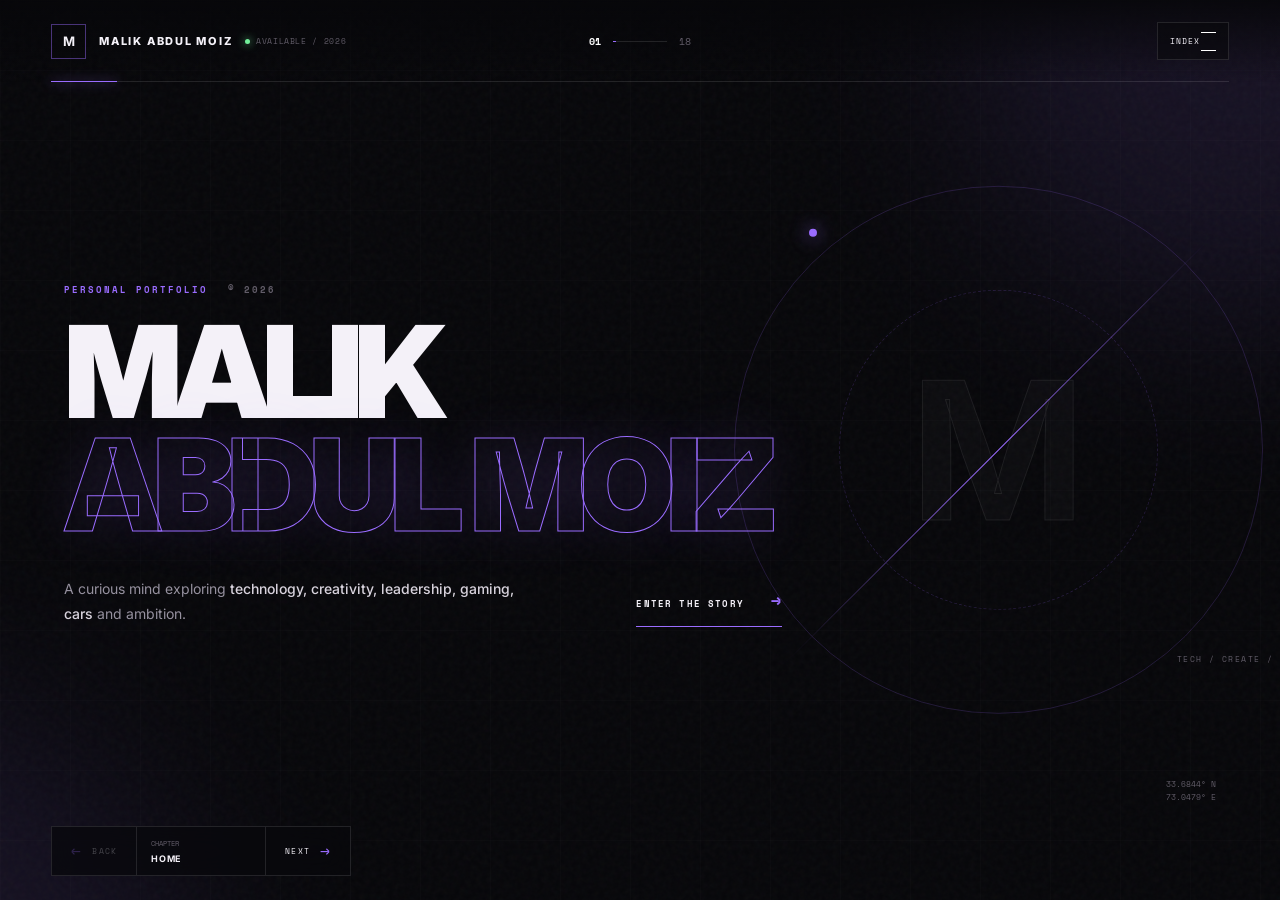
==== commit 8cb245a6: "Portfolio 2.0 - Added Family, Teacher and Best Friend Pages" ====
--- a/index.html
+++ b/index.html
@@ -6,8 +6,8 @@
 <div class="loader" id="loader" role="status"><div class="loader-mark">M</div><p>MALIK ABDUL MOIZ / PORTFOLIO</p><i><b></b></i><small>INITIALISING EXPERIENCE</small></div>
 <div class="cursor" id="cursor" aria-hidden="true"></div><div class="atmosphere" aria-hidden="true"><i></i><i></i></div>
 <header class="topbar"><button class="brand" data-go="0" aria-label="Home"><b>M</b><span>MALIK ABDUL MOIZ</span><small><i></i> AVAILABLE / 2026</small></button><div class="counter"><b id="currentPage">01</b><i><span id="counterProgress"></span></i><span id="totalPages">15</span></div><button class="menu-btn magnetic" id="menuBtn" aria-controls="menu" aria-expanded="false"><span>INDEX</span><i></i><i></i></button></header><div class="progress"><i id="progressBar"></i></div>
-<div class="menu-shade" id="menuShade"></div><nav class="menu" id="menu" aria-label="Portfolio chapters" aria-hidden="true"><header><div><small>FULL INDEX</small><b>15 CHAPTERS</b></div><button id="closeMenu">CLOSE <b>×</b></button></header><div class="menu-links">
-<button data-go="0"><b>01</b><span>Home</span><i>Opening frame</i></button><button data-go="1"><b>02</b><span>Who I Am</span><i>Identity</i></button><button data-go="2"><b>03</b><span>My Qualities</span><i>Character</i></button><button data-go="3"><b>04</b><span>My Journey</span><i>Growth</i></button><button data-go="4"><b>05</b><span>Leader in Me</span><i>Eight habits</i></button><button data-go="5"><b>06</b><span>Interests</span><i>Signals</i></button><button data-go="6"><b>07</b><span>My Photos</span><i>Personal archive</i></button><button data-go="7"><b>08</b><span>Favourite Hero</span><i>Spider-Man</i></button><button data-go="8"><b>09</b><span>My Setup</span><i>Creative station</i></button><button data-go="9"><b>10</b><span>My Projects</span><i>Selected work</i></button><button data-go="10"><b>11</b><span>My Goals</span><i>Future map</i></button><button data-go="11"><b>12</b><span>Friend View</span><i>Perspective</i></button><button data-go="12"><b>13</b><span>More About Me</span><i>Details</i></button><button data-go="13"><b>14</b><span>Driving Collection</span><i>Motion</i></button><button data-go="14"><b>15</b><span>Future</span><i>Next chapter</i></button></div><footer>← → KEYS <span>SCROLL INSIDE CHAPTERS</span></footer></nav>
+<div class="menu-shade" id="menuShade"></div><nav class="menu" id="menu" aria-label="Portfolio chapters" aria-hidden="true"><header><div><small>FULL INDEX</small><b>18 CHAPTERS</b></div><button id="closeMenu">CLOSE <b>×</b></button></header><div class="menu-links">
+<button data-go="0"><b>01</b><span>Home</span><i>Opening frame</i></button><button data-go="1"><b>02</b><span>Who I Am</span><i>Identity</i></button><button data-go="2"><b>03</b><span>My Qualities</span><i>Character</i></button><button data-go="3"><b>04</b><span>My Journey</span><i>Growth</i></button><button data-go="4"><b>05</b><span>Leader in Me</span><i>Eight habits</i></button><button data-go="5"><b>06</b><span>Interests</span><i>Signals</i></button><button data-go="6"><b>07</b><span>My Photos</span><i>Personal archive</i></button><button data-go="7"><b>08</b><span>Favourite Hero</span><i>Spider-Man</i></button><button data-go="8"><b>09</b><span>My Setup</span><i>Creative station</i></button><button data-go="9"><b>10</b><span>My Projects</span><i>Selected work</i></button><button data-go="10"><b>11</b><span>My Goals</span><i>Future map</i></button><button data-go="11"><b>12</b><span>Friend View</span><i>Perspective</i></button><button data-go="12"><b>13</b><span>My Family</span><i>Greatest blessing</i></button><button data-go="13"><b>14</b><span>Favourite Teacher</span><i>Ma'am Laiba</i></button><button data-go="14"><b>15</b><span>My Best Friend</span><i>Four years</i></button><button data-go="15"><b>16</b><span>More About Me</span><i>Details</i></button><button data-go="16"><b>17</b><span>Driving Collection</span><i>Motion</i></button><button data-go="17"><b>18</b><span>Future</span><i>Next chapter</i></button></div><footer>← → KEYS <span>SCROLL INSIDE CHAPTERS</span></footer></nav>
 <main id="portfolio">
 <section class="page home active" data-title="Home" aria-labelledby="t1"><div class="scroll"><div class="shell"><div class="hero-art parallax" aria-hidden="true"><i></i><i></i><i></i><b>M</b><span>TECH / CREATE / LEAD</span></div><div class="hero-copy"><p class="eyebrow reveal">PERSONAL PORTFOLIO <span>© 2026</span></p><h1 id="t1" class="reveal"><span>MALIK</span><em>ABDUL MOIZ</em></h1><div class="hero-foot reveal"><p>A curious mind exploring <b>technology, creativity, leadership, gaming, cars</b> and ambition.</p><button class="text-btn magnetic" data-next>ENTER THE STORY <i>→</i></button></div></div><small class="coords mono">33.6844° N<br>73.0479° E</small></div></div></section>
 
@@ -33,11 +33,17 @@
 
 <section class="page friends" data-title="Friend View" aria-labelledby="t12"><div class="scroll"><div class="shell"><header class="chapter-head reveal"><p class="eyebrow">12 / OUTSIDE PERSPECTIVE</p><h2 id="t12">What a friend<br><em>might notice.</em></h2></header><div class="voices reveal"><i>“</i><article><b>01</b><h3>I'm Curious</h3><p>I genuinely like learning how things work.</p></article><article><b>02</b><h3>I Like Improving</h3><p>I don't want to stay at the same level when I can get better.</p></article><article><b>03</b><h3>I Take Ideas Seriously</h3><p>If an idea interests me, I turn it into something real.</p></article><article><b>04</b><h3>I Keep My Own Identity</h3><p>I have my own interests, opinions and direction.</p></article><small class="mono">OBSERVED / AUTHENTIC / ALWAYS DEVELOPING</small></div></div></div></section>
 
-<section class="page more" data-title="More About Me" aria-labelledby="t13"><div class="scroll"><div class="shell"><header class="chapter-head reveal"><p class="eyebrow">13 / BEYOND THE BASICS</p><h2 id="t13">The details<br><em>between the lines.</em></h2></header><div class="more-grid reveal"><strong aria-hidden="true">MORE</strong><article><span>01 / THINK</span><h3>Independent Thinking</h3><p>I form my own understanding instead of blindly following everyone else.</p></article><article><span>02 / NOTICE</span><h3>Attention to Detail</h3><p>Small things matter, especially when I'm building or designing.</p></article><article><span>03 / TRY</span><h3>Experimenting</h3><p>Different approaches help me discover what actually works.</p></article><article><span>04 / MOVE</span><h3>Always Moving</h3><p>I would rather keep learning than remain completely comfortable.</p></article></div></div></div></section>
+<section class="page story-chapter family-chapter" data-title="My Family" aria-labelledby="t13"><div class="scroll"><div class="shell"><header class="chapter-head split reveal"><div><p class="eyebrow">13 / MY GREATEST BLESSING</p><h2 id="t13">My family —<br><em>my foundation.</em></h2></div><p>I genuinely believe I have the best family in the whole world. They are my greatest blessing, my biggest support, and the people who always look after me.</p></header><div class="chapter-story-grid reveal"><article><b>01 / STRENGTH</b><h3>My Father <em>My Strength &amp; Confidence</em></h3><p>My father encourages me to believe in myself, try new things, and work towards my dreams. His guidance gives me courage.</p></article><article><b>02 / SUPPORT</b><h3>My Mother <em>My Greatest Support</em></h3><p>Her love, kindness, care, and guidance through difficulties mean everything to me.</p></article><article><b>03 / JOY</b><h3>My Younger Brother <em>My Little Champion</em></h3><p>He brings happiness and laughter into my life, and I am proud to be his elder brother.</p></article><article><b>04 / BLESSING</b><h3>My Younger Sister <em>My Precious Blessing</em></h3><p>She makes our family complete, and I will always cherish our bond.</p></article></div><blockquote class="chapter-quote reveal">“No matter how successful I become, my family will always remain my greatest achievement and blessing.”</blockquote><a class="chapter-detail-link reveal" href="family.html">EXPLORE THE FULL FAMILY STORY <i>→</i></a></div></div></section>
 
-<section class="page driving" data-title="Driving Collection" aria-labelledby="t14"><div class="scroll"><div class="shell"><header class="chapter-head split reveal"><div><p class="eyebrow">14 / AUTOMOTIVE</p><h2 id="t14">Driving<br><em>collection.</em></h2></div><p>Cars are part of what I enjoy — performance, design and the feeling of being behind the wheel.</p></header><div class="drive-grid reveal"><figure><header class="mono">FILM 01 <span>DRIVE / POV</span></header><div class="video-frame"><video controls playsinline preload="metadata" aria-label="Driving video one"><source src="driving.mp4" type="video/mp4"></video><i></i><i></i><i></i><i></i></div><figcaption><b>IN MOTION</b><span>CONTROL / FOCUS</span></figcaption></figure><figure><header class="mono">FILM 02 <span>AUTOMOTIVE / STUDY</span></header><div class="video-frame"><video controls playsinline preload="metadata" aria-label="Driving video two"><source src="driving2.mp4" type="video/mp4"></video><i></i><i></i><i></i><i></i></div><figcaption><b>THE EXPERIENCE</b><span>DESIGN / ENERGY</span></figcaption></figure></div><div class="speed" aria-hidden="true">0 <i></i> ∞ <small>FORWARD MOTION</small></div></div></div></section>
+<section class="page story-chapter teacher-chapter" data-title="Favourite Teacher" aria-labelledby="t14"><div class="scroll"><div class="shell"><header class="chapter-head split reveal"><div><p class="eyebrow">14 / AN APPRECIATION</p><h2 id="t14">Ma'am Laiba —<br><em>a teacher who inspires.</em></h2></div><p>Some teachers become more than educators. They become an inspiration, a source of confidence, and a positive influence in their students' lives.</p></header><div class="teacher-chapter-layout reveal"><article><b>01 / KINDNESS</b><h3>A Kind Heart</h3><p>She is my most favourite teacher because of her kindness, understanding nature, and constant support. The respect and care she shows her students make her truly special.</p></article><article><b>02 / CONFIDENCE</b><h3>Belief That Builds</h3><p>She has always encouraged me, believed in my abilities, and motivated me to improve myself. Her encouragement has helped me become more confident.</p></article><article><b>03 / GRATITUDE</b><h3>Guidance I Will Remember</h3><p>I feel fortunate to have a teacher like Ma'am Laiba in my educational journey, and her guidance is something I will always appreciate.</p></article></div><blockquote class="chapter-quote reveal">“A great teacher doesn't just teach lessons; they inspire confidence, encourage dreams, and leave memories that last forever.”</blockquote><a class="chapter-detail-link reveal" href="teacher.html">OPEN THE FULL APPRECIATION <i>→</i></a></div></div></section>
 
-<section class="page finale" data-title="Future" aria-labelledby="t15"><div class="scroll"><div class="shell"><div class="final-orb parallax" aria-hidden="true"><b>M</b><i></i><i></i><i></i></div><div class="final-copy reveal"><p class="eyebrow">15 / THE NEXT CHAPTER</p><h2 id="t15">THIS ISN'T<br>THE <em>FINISH.</em></h2><p>This portfolio shows where I am right now. The more important part is where I decide to go next.</p><div><span>LEARN.</span><span>CREATE.</span><span>LEAD.</span><span>GROW.</span></div><button class="restart magnetic" data-go="0">RETURN TO THE BEGINNING <i>↺</i></button></div><footer><b>M</b><span>MALIK ABDUL MOIZ</span><small>PORTFOLIO / 2026</small><i></i><strong>END / 15</strong></footer></div></div></section>
+<section class="page story-chapter best-friend-chapter" data-title="My Best Friend" aria-labelledby="t15"><div class="scroll"><div class="shell"><header class="chapter-head split reveal"><div><p class="eyebrow">15 / FOUR YEARS OF FRIENDSHIP</p><h2 id="t15">Taha —<br><em>countless memories.</em></h2></div><p>For the past four years, Taha has been my best friend and someone with whom I have shared countless memories.</p></header><div class="friend-chapter-layout"><figure class="portfolio-friend-photo reveal tilt"><img src="friend.png" alt="Taha, Malik's best friend"><div class="friend-fallback"><b>TB</b><span>ADD FRIEND.PNG TO THIS FOLDER</span></div><figcaption><b>Taha — My Best Friend Since 2022</b><span>FRIENDSHIP / FOUR YEARS</span></figcaption></figure><div class="friend-chapter-copy reveal"><p>From random conversations and jokes to unforgettable experiences, our friendship has given me moments that I will always remember.</p><p>Four years might sound like a simple number, but behind those years are countless memories, laughter, and experiences.</p><p>Life will continue changing, but I hope our friendship continues growing stronger and that we create many more unforgettable memories together.</p><blockquote>“Four years of friendship. Countless memories. And many more chapters to come.”</blockquote></div></div><a class="chapter-detail-link reveal" href="friend.html">EXPLORE THE FULL FRIENDSHIP STORY <i>→</i></a></div></div></section>
+
+<section class="page more" data-title="More About Me" aria-labelledby="t16"><div class="scroll"><div class="shell"><header class="chapter-head reveal"><p class="eyebrow">16 / BEYOND THE BASICS</p><h2 id="t16">The details<br><em>between the lines.</em></h2></header><div class="more-grid reveal"><strong aria-hidden="true">MORE</strong><article><span>01 / THINK</span><h3>Independent Thinking</h3><p>I form my own understanding instead of blindly following everyone else.</p></article><article><span>02 / NOTICE</span><h3>Attention to Detail</h3><p>Small things matter, especially when I'm building or designing.</p></article><article><span>03 / TRY</span><h3>Experimenting</h3><p>Different approaches help me discover what actually works.</p></article><article><span>04 / MOVE</span><h3>Always Moving</h3><p>I would rather keep learning than remain completely comfortable.</p></article></div></div></div></section>
+
+<section class="page driving" data-title="Driving Collection" aria-labelledby="t17"><div class="scroll"><div class="shell"><header class="chapter-head split reveal"><div><p class="eyebrow">17 / AUTOMOTIVE</p><h2 id="t17">Driving<br><em>collection.</em></h2></div><p>Cars are part of what I enjoy — performance, design and the feeling of being behind the wheel.</p></header><div class="drive-grid reveal"><figure><header class="mono">FILM 01 <span>DRIVE / POV</span></header><div class="video-frame"><video controls playsinline preload="metadata" aria-label="Driving video one"><source src="driving.mp4" type="video/mp4"></video><i></i><i></i><i></i><i></i></div><figcaption><b>IN MOTION</b><span>CONTROL / FOCUS</span></figcaption></figure><figure><header class="mono">FILM 02 <span>AUTOMOTIVE / STUDY</span></header><div class="video-frame"><video controls playsinline preload="metadata" aria-label="Driving video two"><source src="driving2.mp4" type="video/mp4"></video><i></i><i></i><i></i><i></i></div><figcaption><b>THE EXPERIENCE</b><span>DESIGN / ENERGY</span></figcaption></figure></div><div class="speed" aria-hidden="true">0 <i></i> ∞ <small>FORWARD MOTION</small></div></div></div></section>
+
+<section class="page finale" data-title="Future" aria-labelledby="t18"><div class="scroll"><div class="shell"><div class="final-orb parallax" aria-hidden="true"><b>M</b><i></i><i></i><i></i></div><div class="final-copy reveal"><p class="eyebrow">18 / THE NEXT CHAPTER</p><h2 id="t18">THIS ISN'T<br>THE <em>FINISH.</em></h2><p>This portfolio shows where I am right now. The more important part is where I decide to go next.</p><div><span>LEARN.</span><span>CREATE.</span><span>LEAD.</span><span>GROW.</span></div><button class="restart magnetic" data-go="0">RETURN TO THE BEGINNING <i>↺</i></button></div><footer><b>M</b><span>MALIK ABDUL MOIZ</span><small>PORTFOLIO / 2026</small><i></i><strong>END / 18</strong></footer></div></div></section>
 </main>
 <div class="chapter-nav" aria-label="Chapter navigation"><button id="prevPage" data-prev><i>←</i><span>BACK</span></button><div><small>CHAPTER</small><b id="chapterTitle">HOME</b></div><button id="nextPage" data-next><span>NEXT</span><i>→</i></button></div>
 <div class="lightbox" id="lightbox" role="dialog" aria-modal="true" aria-hidden="true" aria-label="Photo viewer"><header><span>PERSONAL ARCHIVE</span><b id="lightboxCounter">01 / 06</b><button id="closeLightbox">CLOSE <i>×</i></button></header><button id="lightboxPrev" aria-label="Previous photo">←</button><figure><img id="lightboxImg" alt=""><figcaption id="lightboxCaption"></figcaption></figure><button id="lightboxNext" aria-label="Next photo">→</button></div>
--- a/style.css
+++ b/style.css
@@ -22,3 +22,13 @@
 @media(max-width:720px){.cursor{display:none}.topbar{height:66px;padding:0 5vw}.progress{top:65px;left:5vw;width:90vw}.brand>b{width:32px;height:32px}.brand>span{font-size:8px}.counter{display:none}.menu-btn{width:42px;padding:0 10px;grid-template-columns:1fr}.menu-btn span{display:none}.shell{width:88vw;padding:105px 0 105px}.chapter-head{margin-bottom:38px}.chapter-head.split{display:block}.chapter-head.split>p{margin-top:22px}.chapter-nav{left:5vw;right:5vw;bottom:13px;justify-content:space-between}.chapter-nav>div{position:absolute;left:50%;transform:translateX(-50%);height:48px}.chapter-nav>button{min-width:72px}.home .shell{align-items:center}.hero-art{width:80vw;right:-28vw;opacity:.65}.hero-foot{display:block;margin-top:25px}.hero-foot p{max-width:82%;font-size:12px}.text-btn{margin-top:20px}.coords{display:none}.identity-layout{display:block}.identity-copy>div{grid-template-columns:1fr;gap:12px}.mindset{margin-top:45px}.quality-layout{display:block}.radar{max-width:320px;margin-bottom:30px}.quality-list li{grid-template-columns:34px 1fr}.quality-list li>i{display:none}.timeline{grid-template-columns:1fr;gap:35px;margin:50px 0 0;padding:0 0 0 35px}.timeline-line{left:5px;right:auto;top:0;bottom:0;width:1px;height:auto}.timeline-line b{width:1px;height:100%}.timeline article:before{left:-36px;top:3px}.timeline article>b{font-size:34px;float:right}.direction{margin-top:35px}.habits{grid-template-columns:1fr}.habits article,.habits article:nth-of-type(even){min-height:auto;transform:none}.habits svg{display:none}.interest-stage{height:650px}.interest-core{top:35%;width:105px}.interest-text{top:48%;left:8%;width:84%;text-align:center}.interest-node{padding:10px}.interest-node:nth-of-type(1){left:2%;top:5%}.interest-node:nth-of-type(2){right:2%;top:12%}.interest-node:nth-of-type(3){right:2%;bottom:8%}.interest-node:nth-of-type(4){left:42%;bottom:1%}.interest-node:nth-of-type(5){left:2%;bottom:15%}.gallery{display:grid;grid-template-columns:1fr 1fr;grid-template-rows:repeat(3,260px)}.gallery button:nth-child(1),.gallery button:nth-child(5){grid-row:auto;grid-column:auto}.spider .shell{display:flex;flex-direction:column}.spider-copy{order:2}.spider-photo{order:1;width:100%;margin-bottom:35px}.spider-photo>div{height:55vh;max-height:520px}.spider-copy>div{grid-template-columns:1fr}.console aside{display:block}.video-frame video{max-height:65vh}.project-list article{grid-template-columns:38px 1fr 25px}.project-list>article>small{display:none}.project-list h3{font-size:18px}.goal-map{height:auto;display:grid;gap:14px}.goal-map svg{display:none}.goal-map article{position:relative!important;inset:auto!important;width:auto}.goal-map article:before{display:none}.infinity{display:none}.voices{grid-template-columns:1fr}.voices article{min-height:auto}.more-grid{grid-template-columns:1fr}.more-grid article{min-height:auto;border:0!important;border-bottom:1px solid var(--line)!important}.drive-grid{grid-template-columns:1fr}.drive-grid figure:first-child .video-frame,.drive-grid figure:last-child .video-frame{height:auto;max-height:60vh}.final-orb{width:90vw;right:-35vw;opacity:.7}.final-copy>div{flex-wrap:wrap}.finale footer span{display:none}.lightbox{grid-template-columns:45px 1fr 45px;padding-inline:8px}.lightbox>button{width:38px;height:38px}.menu{padding:22px}.menu-links button{padding:11px 0}}
 @media(max-width:460px){h1{font-size:18vw}h2{font-size:14vw}.lead{font-size:18px}.brand>span{display:none}.gallery{grid-template-columns:1fr;grid-template-rows:repeat(6,300px)}.spider-photo>div{height:440px}.chapter-nav>div{display:none}.chapter-nav>button:last-child{margin-left:auto}.menu-links button i{display:none}.menu-links button{grid-template-columns:38px 1fr}.console aside{padding:18px}.interest-node span{font-size:10px}.final-copy>p:not(.eyebrow){font-size:14px}}
 @media(prefers-reduced-motion:reduce){*,*:before,*:after{scroll-behavior:auto!important;animation-duration:.01ms!important;animation-iteration-count:1!important;transition-duration:.01ms!important}.reveal{opacity:1;transform:none;filter:none}.cursor{display:none}}
+
+.story-links{margin-top:24px;padding-top:18px;border-top:1px solid var(--line)}.story-links>small{display:block;margin-bottom:8px;font:8px var(--mono);letter-spacing:.18em;color:var(--purple)}.story-links>a{display:grid;grid-template-columns:40px 1fr auto;align-items:center;padding:12px 0;border-bottom:1px solid rgba(255,255,255,.07);color:var(--ink);text-decoration:none;transition:.25s}.story-links>a>b{font:14px var(--mono);color:var(--purple)}.story-links>a>span{font-size:13px;font-weight:600}.story-links>a>i{font:8px var(--mono);font-style:normal;color:var(--dim)}.story-links>a:hover,.story-links>a:focus-visible{padding-left:10px;color:var(--purple)}@media(max-width:460px){.story-links>a{grid-template-columns:38px 1fr}.story-links>a i{display:none}}
+
+/* Personal story chapters 13–15 */
+.story-chapter .shell{padding-bottom:145px}.story-chapter .chapter-head{margin-bottom:44px}.story-chapter .chapter-head h2{font-size:clamp(50px,6.4vw,90px)}.story-chapter .chapter-head>p{max-width:430px}.chapter-story-grid{display:grid;grid-template-columns:repeat(2,1fr);gap:14px}.chapter-story-grid article,.teacher-chapter-layout article{position:relative;min-height:210px;padding:27px;border:1px solid var(--line);background:rgba(255,255,255,.025);overflow:hidden;transition:.35s}.chapter-story-grid article:after,.teacher-chapter-layout article:after{content:"";position:absolute;left:0;bottom:0;width:0;height:2px;background:var(--purple);box-shadow:0 0 12px var(--purple);transition:.45s}.chapter-story-grid article:hover,.teacher-chapter-layout article:hover{transform:translateY(-5px);border-color:rgba(154,108,255,.5)}.chapter-story-grid article:hover:after,.teacher-chapter-layout article:hover:after{width:100%}.chapter-story-grid article>b,.teacher-chapter-layout article>b{font:8px var(--mono);color:var(--purple)}.chapter-story-grid h3,.teacher-chapter-layout h3{margin:25px 0 12px;font-size:21px}.chapter-story-grid h3 em{display:block;margin-top:6px;color:var(--purple);font:italic 14px Georgia,serif}.chapter-story-grid p,.teacher-chapter-layout p{font-size:12px}.chapter-quote{position:relative;margin-top:16px;padding:23px 28px;border:1px solid rgba(154,108,255,.3);background:linear-gradient(90deg,rgba(154,108,255,.08),transparent);font:italic clamp(17px,1.8vw,25px)/1.5 Georgia,serif;color:#e9e3ec}.chapter-detail-link{display:inline-flex;align-items:center;gap:22px;margin-top:20px;padding:12px 0;border-bottom:1px solid var(--purple);color:var(--ink);text-decoration:none;font:8px var(--mono);letter-spacing:.14em}.chapter-detail-link i{color:var(--purple);font-size:16px;font-style:normal;transition:.3s}.chapter-detail-link:hover i{transform:translateX(7px)}
+.family-chapter{--purple:#e3a56f}.family-chapter .shell:before{content:"♥";position:absolute;right:-2vw;top:8%;font:260px Georgia,serif;color:rgba(227,165,111,.025)}.family-chapter .chapter-story-grid article{background:linear-gradient(145deg,rgba(227,165,111,.075),rgba(255,255,255,.018))}
+.teacher-chapter{--purple:#d7ad5c}.teacher-chapter .shell:before{content:"✦";position:absolute;right:0;top:6%;font-size:240px;color:rgba(171,124,255,.035)}.teacher-chapter .chapter-head h2 em{color:#b98aff}.teacher-chapter-layout{display:grid;grid-template-columns:1.2fr .8fr .8fr;gap:14px}.teacher-chapter-layout article{min-height:260px;background:linear-gradient(145deg,rgba(117,66,201,.11),rgba(215,173,92,.035))}.teacher-chapter-layout article:first-child{padding-top:48px}.teacher-chapter-layout article:first-child h3{font-size:30px}
+.best-friend-chapter{--purple:#72d6ff}.best-friend-chapter .chapter-head h2 em{background:linear-gradient(90deg,#72d6ff,#9b78ff);-webkit-background-clip:text;background-clip:text;color:transparent}.friend-chapter-layout{display:grid;grid-template-columns:.78fr 1.22fr;gap:5vw;align-items:center}.portfolio-friend-photo{position:relative;padding:10px;border:1px solid rgba(114,214,255,.45);background:#070b10;box-shadow:0 25px 65px rgba(0,0,0,.45),0 0 45px rgba(114,214,255,.1)}.portfolio-friend-photo:before,.portfolio-friend-photo:after{content:"";position:absolute;z-index:2;width:42px;height:42px}.portfolio-friend-photo:before{left:-6px;top:-6px;border-left:2px solid #72d6ff;border-top:2px solid #72d6ff}.portfolio-friend-photo:after{right:-6px;bottom:-6px;border-right:2px solid #9b78ff;border-bottom:2px solid #9b78ff}.portfolio-friend-photo img{display:block;width:100%;max-height:430px;object-fit:contain}.friend-fallback{display:none;min-height:330px;align-items:center;justify-content:center;flex-direction:column;gap:13px;background:radial-gradient(circle,rgba(114,214,255,.11),transparent 55%)}.portfolio-friend-photo.asset-error img{display:none}.portfolio-friend-photo.asset-error .friend-fallback{display:flex}.friend-fallback b{display:grid;place-items:center;width:74px;height:74px;border:1px solid rgba(114,214,255,.45);border-radius:50%;font:28px Georgia,serif;color:#72d6ff}.friend-fallback span{font:8px var(--mono);letter-spacing:.14em;color:var(--muted)}.portfolio-friend-photo figcaption{display:flex;justify-content:space-between;gap:15px;padding:16px 4px 5px;font:7px var(--mono);color:var(--muted)}.portfolio-friend-photo figcaption b{color:#72d6ff}.friend-chapter-copy>p{margin-bottom:15px;font-size:13px}.friend-chapter-copy blockquote{margin-top:25px;padding:20px;border-left:2px solid #72d6ff;background:rgba(114,214,255,.06);font:italic 20px/1.5 Georgia,serif;color:#e9eef2}
+@media(max-width:1000px){.teacher-chapter-layout{grid-template-columns:1fr 1fr}.teacher-chapter-layout article:first-child{grid-column:1/-1}.friend-chapter-layout{grid-template-columns:.9fr 1.1fr}}
+@media(max-width:720px){.story-chapter .chapter-head h2{font-size:clamp(44px,13vw,68px)}.chapter-story-grid,.teacher-chapter-layout,.friend-chapter-layout{grid-template-columns:1fr}.teacher-chapter-layout article:first-child{grid-column:auto}.chapter-story-grid article,.teacher-chapter-layout article{min-height:auto}.portfolio-friend-photo{max-width:500px;margin:auto}.friend-chapter-copy{margin-top:10px}.chapter-quote{padding:20px;font-size:17px}.story-chapter .shell:before{display:none}}
